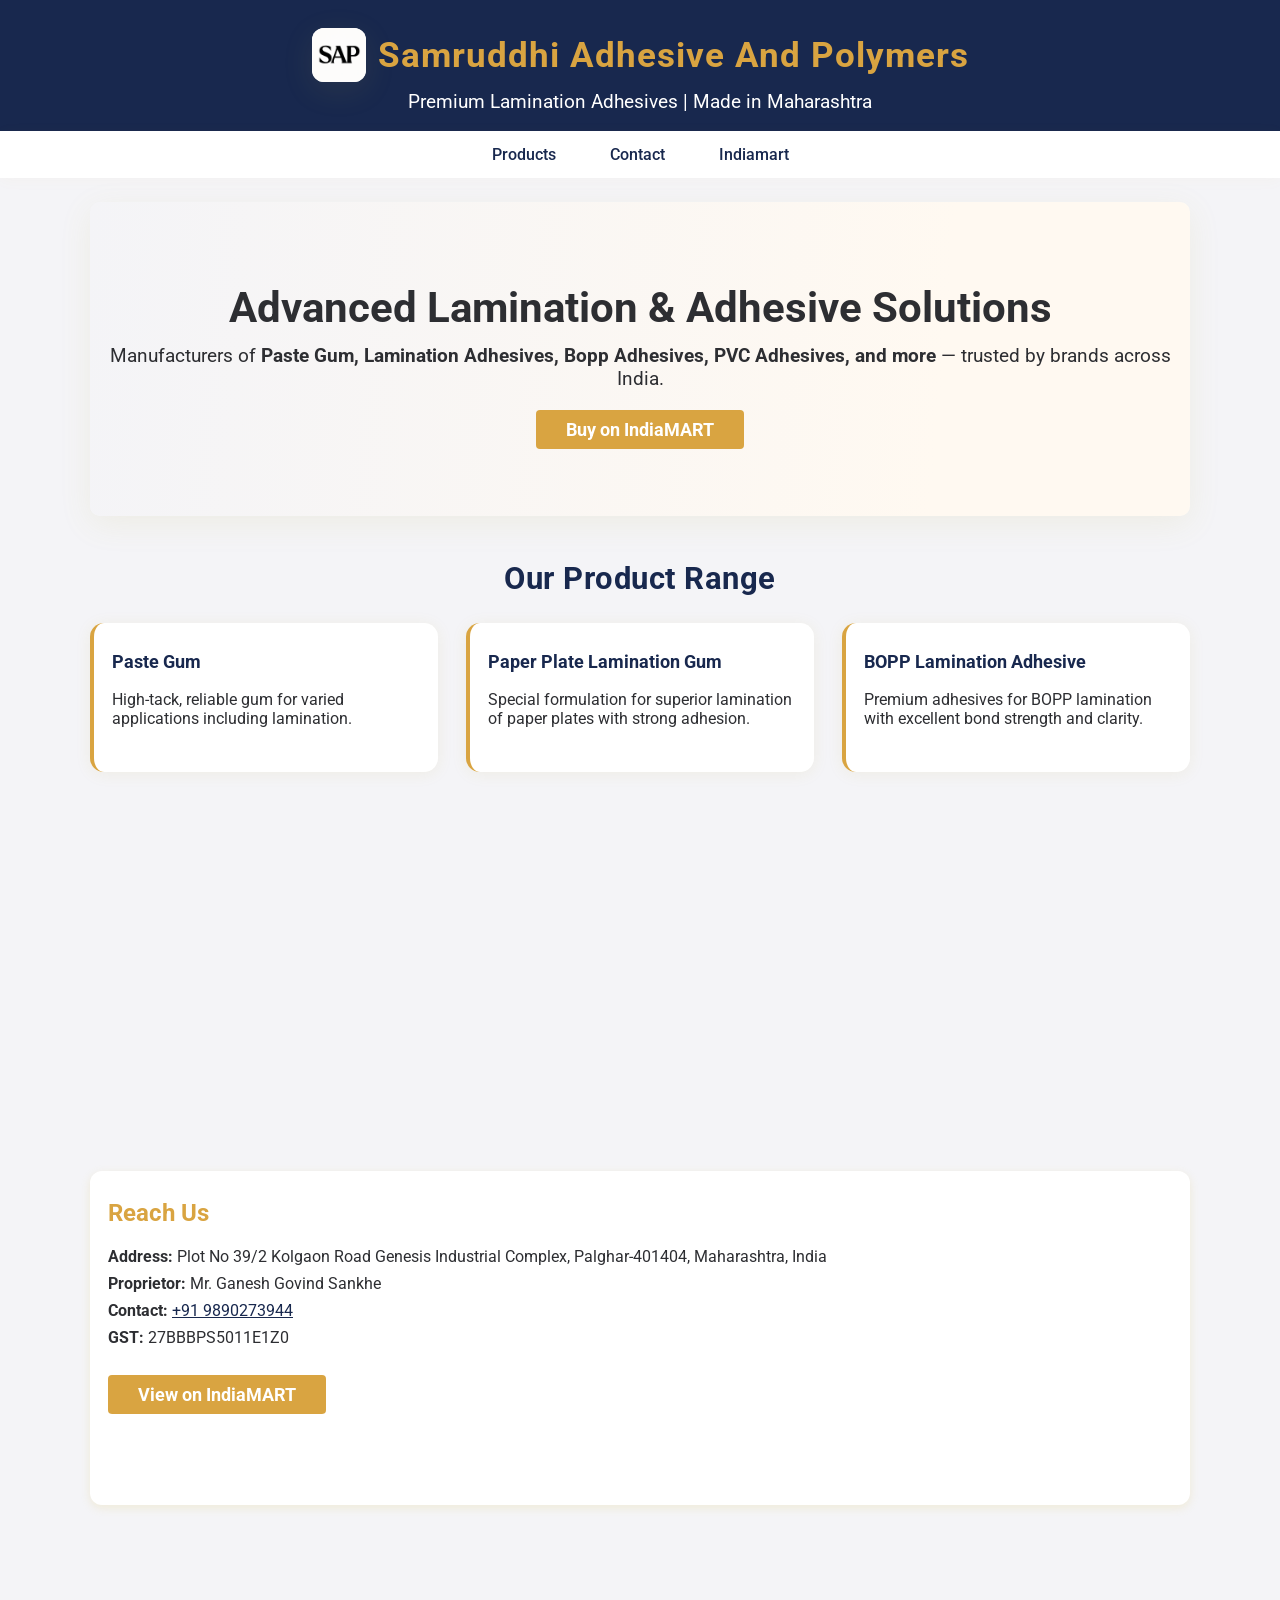
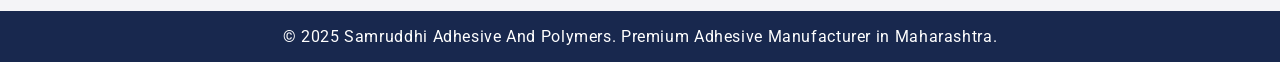
==== index.html @ 511c2061 "Update index.html" ====
<!DOCTYPE html>
<html lang="en">
<head>
  <meta charset="UTF-8" />
  <meta name="viewport" content="width=device-width, initial-scale=1.0"/>
  <title>Samruddhi Adhesive And Polymers | Premium Lamination Adhesives</title>
  <meta name="description" content="Premium manufacturers of lamination adhesives and paste gum solutions in Kolgaon, Palghar, Maharashtra.">
  <link href="https://fonts.googleapis.com/css?family=Roboto:400,700&display=swap" rel="stylesheet">
  <style>
:root{
  --primary: #18284e;
  --accent: #d9a441;
  --bg: #f4f4f7;
  --white: #fff;
  --text: #2d2e32;
  --whatsapp: #25D366;
  --shadow: 0 8px 32px #bbb0411a;
}
body{
  font-family: 'Roboto', sans-serif;
  background: var(--bg);
  margin:0; padding:0;
  color:var(--text);
}
.container{ max-width: 1100px; margin: auto; padding: 24px;}
header{
  background: var(--primary);
  color: var(--white);
  padding:28px 0 18px 0;
  text-align:center;
  position:relative;
  will-change:opacity,transform;
}
.logo-row {
  display: flex;
  align-items: center;
  justify-content: center;
  margin-bottom: 8px;
  gap: 12px;
  min-height: 54px;
}
.site-logo {
  height:54px;
  width:auto;
  border-radius:12px;
  box-shadow: var(--shadow);
  background:var(--white);
  object-fit:contain;
}
.brand{
  font-size:2.2rem;
  font-weight:700;
  letter-spacing:1px;
  color:var(--accent);
}
.tagline{
  font-size:1.18rem;
  margin-top:0; margin-bottom:0;
}
nav{
  display:flex;
  justify-content:center;
  gap:30px;
  background: var(--white);
  padding: 8px 0;
  font-weight: 500;
  box-shadow:0 2px 16px #d9a44109;
  will-change:opacity,transform;
}
nav a{color:var(--primary); text-decoration:none; padding:6px 12px; border-radius:4px; transition:background 0.2s;}
nav a:hover{background:var(--accent); color:var(--white);}
.hero{
  display: flex;
  flex-direction: column;
  align-items: center;
  justify-content: center;
  padding: 54px 0 40px 0;
  text-align: center;
  background: linear-gradient(95deg, var(--bg) 0%, #fff9f1 77%);
  border-radius: 10px;
  margin-bottom:42px;
  box-shadow:var(--shadow);
  min-height:220px;
  will-change:opacity,transform;
}
.hero h1{ font-size:2.6rem; margin:0;}
.hero p{ font-size:1.2rem; margin: 12px 0 0 0;}
.indiamart-link{
  display:inline-block;
  margin-top:20px;
  background: var(--accent);
  color: var(--white);
  padding:9px 30px;
  font-weight: bold;
  border-radius:4px;
  text-decoration: none;
  font-size: 1.13rem;
  box-shadow: 0 0 0 0 var(--accent);
  transition: background 0.15s, box-shadow 0.38s;
  border: none;
  outline: none;
  position: relative;
  z-index:1;
  overflow:hidden;
}
.indiamart-link:hover{
  background:#b88a30;
  box-shadow:0 4px 16px #d9a44157;
}
/* Animation keyframes */
.animate-on-scroll, .product-card, .whatsapp-link, footer {
  opacity:0;
  transform: translateY(80px);
  transition: opacity 1.5s cubic-bezier(.5,.12,.32,1), transform 1.5s cubic-bezier(.5,.12,.32,1);
}
.animate-on-scroll.visible, .product-card.visible, .whatsapp-link.visible, footer.visible {
  opacity:1;
  transform: translateY(0);
  pointer-events:auto;
}
/* Product cards with floating animation */
.products-section{
  margin:44px 0;
}
.products-section h2{
  color: var(--primary);
  text-align:center;
  margin-bottom:26px;
  font-size:1.95rem;
  letter-spacing: .5px;
  will-change:opacity,transform;
}
.products{
  display:grid;
  grid-template-columns: repeat(auto-fit, minmax(280px,1fr));
  gap: 28px;
  margin-bottom:18px;
}
.product-card{
  background: var(--white);
  border-radius: 14px;
  padding: 28px 18px;
  box-shadow: 0 2px 16px #bba32216;
  border-left: 4px solid var(--accent);
  transition: box-shadow 0.32s, transform 0.32s;
  will-change:opacity,transform;
  animation: none;
}
.product-card.visible {
  animation: floatCard 3.2s cubic-bezier(.72,.13,.51,.99) infinite alternate 2s;
  transition-delay: var(--delay, 0s);
}
@keyframes floatCard { 0% { transform:translateY(0);} 100% { transform:translateY(-10px);} }
.product-card h3{margin-top:0; color:var(--primary); font-size:1.14rem;}
/* Contact section... */
.contact-section{
  background: var(--white);
  border-radius:12px;
  padding:28px 18px;
  margin:32px 0;
  box-shadow:0 3px 10px #ddc25330;
  display: flex;
  flex-wrap: wrap;
  justify-content: space-between;
  gap:26px;
  align-items: flex-start;
}
.contact-details{
  flex:1;
  min-width: 280px;
}
.contact-details h2{
  color: var(--accent);
  margin-top:0;
}
.address, .gst, .proprietor, .contact-phone {margin-bottom:8px;}
/* WhatsApp button animated */
.whatsapp-link{
  display: inline-flex;
  align-items: center;
  gap:8px;
  background: var(--whatsapp);
  color: var(--white);
  padding:10px 28px;
  font-weight: bold;
  border-radius:4px;
  text-decoration: none;
  font-size:1.09rem;
  margin-top:16px;
  transition: background 0.18s, transform 0.14s;
  box-shadow: 0 2px 10px #25D36633;
  border: none;
}
.whatsapp-link.visible{
  transition-delay: .5s;
}
.whatsapp-link:hover{
  background: #169c4a;
  transform: scale(1.045);
}
.whatsapp-icon{
  width: 23px;
  height: 23px;
  display: inline-block;
  vertical-align: middle;
  flex-shrink:0;
}
@media (max-width:800px){
  .hero h1{ font-size:1.7rem;}
  .container{padding: 4vw;}
}
@media (max-width:600px){
  .contact-section{ flex-direction: column; }
  .products{ grid-template-columns: 1fr;}
}
footer{
  text-align:center;
  background:var(--primary);
  color:var(--white);
  padding:16px 8px;
  font-size: 0.98rem;
  margin-top:50px;
  letter-spacing:.04em;
}
  </style>
</head>
<body>
  <header class="animate-on-scroll">
    <div class="logo-row">
     <img class="site-logo" src="SAP.png" alt="SAP Logo"/>
    <span class="brand">Samruddhi Adhesive And Polymers</span>
    </div>
    <div class="tagline">Premium Lamination Adhesives | Made in Maharashtra</div>
  </header>
  <nav class="animate-on-scroll">
    <a href="#products">Products</a>
    <a href="#contact">Contact</a>
    <a href="https://www.indiamart.com/samruddhi-adhesive-and-polymers/" target="_blank">Indiamart</a>
  </nav>
  <div class="container">
    <section class="hero animate-on-scroll">
      <h1>Advanced Lamination & Adhesive Solutions</h1>
      <p>Manufacturers of <b>Paste Gum, Lamination Adhesives, Bopp Adhesives, PVC Adhesives, and more</b> — trusted by brands across India.</p>
      <a class="indiamart-link" href="https://www.indiamart.com/samruddhi-adhesive-and-polymers/" target="_blank">Buy on IndiaMART</a>
    </section>

    <section id="products" class="products-section animate-on-scroll">
      <h2>Our Product Range</h2>
      <div class="products">
        <div class="product-card"> <h3>Paste Gum</h3><p>High-tack, reliable gum for varied applications including lamination.</p> </div>
        <div class="product-card"> <h3>Paper Plate Lamination Gum</h3><p>Special formulation for superior lamination of paper plates with strong adhesion.</p> </div>
        <div class="product-card"> <h3>BOPP Lamination Adhesive</h3><p>Premium adhesives for BOPP lamination with excellent bond strength and clarity.</p> </div>
        <div class="product-card"> <h3>PVC Lamination Adhesive</h3><p>Expertly designed adhesive ensuring long-lasting PVC lamination.</p> </div>
        <div class="product-card"> <h3>Paper Lamination Adhesive</h3><p>Adhesive solution for high-speed paper lamination machinery.</p> </div>
        <div class="product-card"> <h3>Lamination Adhesive</h3><p>Versatile adhesives for multiple lamination purposes in packaging & manufacturing.</p> </div>
        <div class="product-card"> <h3>Film Laminating Adhesives</h3><p>Advanced film adhesives for flexible and durable lamination.</p> </div>
      </div>
    </section>

    <section id="contact" class="contact-section animate-on-scroll">
      <div class="contact-details">
        <h2>Reach Us</h2>
        <div class="address"><b>Address:</b> Plot No 39/2 Kolgaon Road Genesis Industrial Complex, Palghar-401404, Maharashtra, India</div>
        <div class="proprietor"><b>Proprietor:</b> Mr. Ganesh Govind Sankhe</div>
        <div class="contact-phone"><b>Contact:</b>
          <a href="tel:+919890273944" style="color: var(--primary); text-decoration:underline;">+91 9890273944</a>
        </div>
        <div class="gst"><b>GST:</b> 27BBBPS5011E1Z0</div>
        <a class="indiamart-link" href="https://www.indiamart.com/samruddhi-adhesive-and-polymers/" target="_blank">View on IndiaMART</a>
        <br>
        <a class="whatsapp-link" href="https://wa.me/919890273944" target="_blank">
          <span class="whatsapp-icon">
            <svg xmlns="http://www.w3.org/2000/svg" viewBox="0 0 32 32" fill="white">
              <circle cx="16" cy="16" r="16" fill="#25D366"/>
              <path d="M22.7 18.5c-.3-.2-1.8-.9-2.1-1- .3-.1-.5-.2-.7.2s-.8,1-1,1.2c-.1.1-.3.1-.5.1-1.1-.5-2-1.6-2.5-2.3-.2-.3,0-.4.2-.7.2-.2.3-.4.5-.6.2-.2.1-.4,0-.7s-.8-2 -1-2.6c-.3-.6-.5-.6-.7-.7h-.6c-.2,0-.5.1-.7.3-.7.7-1,1.5-1,2.4 0,1.4 1,2.9 2.2,4 1.2 1 2.8,1.7 4.2,1.6 .8,0 1.7-.5 2.1-1 .2-.3.2-.6,0-.8z" fill="#fff"/>
            </svg>
          </span>
          Chat on WhatsApp
        </a>
      </div>
    </section>
  </div>
  <footer class="animate-on-scroll">
    &copy; 2025 Samruddhi Adhesive And Polymers. Premium Adhesive Manufacturer in Maharashtra.
  </footer>
  <script>
    // On-scroll reveal for .animate-on-scroll & .product-card with slow staggered interval
    function revealOnScroll() {
      const revealClass = 'visible';
      const observer = new window.IntersectionObserver((entries, obs) => {
        entries.forEach(entry => {
          if(entry.isIntersecting){
            if(entry.target.classList.contains('product-card')) {
              setTimeout(()=>{
                entry.target.classList.add(revealClass);
              }, entry.target.dataset.delay || 0);
            } else {
              entry.target.classList.add(revealClass);
            }
            obs.unobserve(entry.target);
          }
        });
      }, { threshold: 0.15 } );

      // Animate header/nav/hero/etc.
      document.querySelectorAll('.animate-on-scroll').forEach(el => observer.observe(el));

      // Product cards: assign increasing data-delay for staggered effect
      document.querySelectorAll('.product-card').forEach((el, i) => {
        el.dataset.delay = 50 + i*330; // Each card waits 0.1s + 0.33s * index for slow luxury effect
        observer.observe(el);
      });

      // WhatsApp button appears a moment after contact-section
      const contactObs = new IntersectionObserver((entries, observer2)=>{
        entries.forEach(entry=>{
          if(entry.isIntersecting){
            setTimeout(()=>{
              const wa = document.querySelector('.whatsapp-link');
              if(wa) wa.classList.add('visible');
            },1500); // slower appearance after contact is visible
            observer2.disconnect();
          }
        });
      }, {threshold:0.2});
      if(document.querySelector('.contact-section'))
        contactObs.observe(document.querySelector('.contact-section'));
    }
    window.addEventListener('DOMContentLoaded', revealOnScroll);
  </script>
</body>
</html>
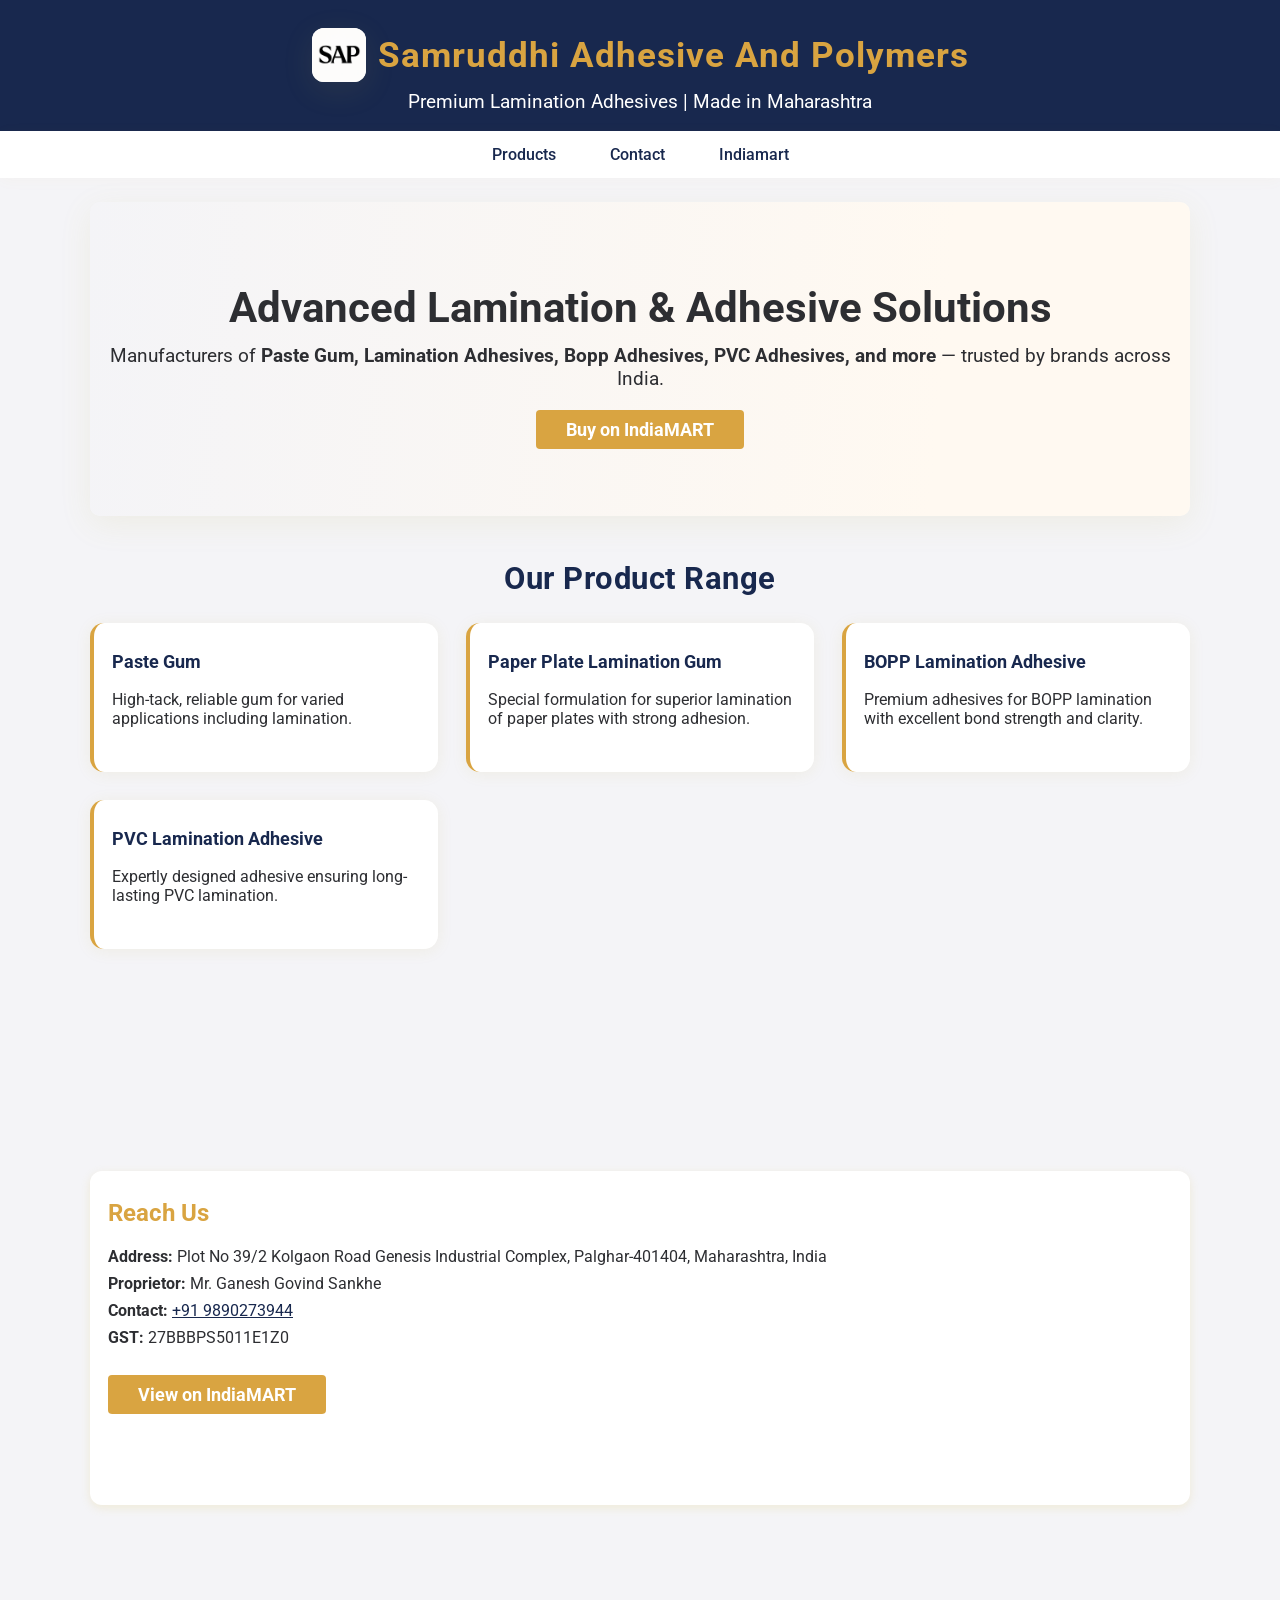
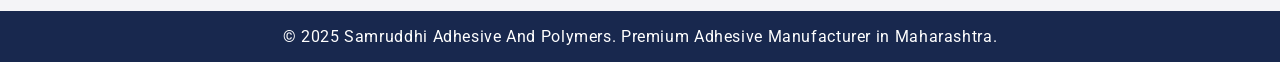
==== commit 9d28202e: "Update index.html" ====
--- a/index.html
+++ b/index.html
@@ -307,7 +307,7 @@
 
       // Product cards: assign increasing data-delay for staggered effect
       document.querySelectorAll('.product-card').forEach((el, i) => {
-        el.dataset.delay = 50 + i*330; // Each card waits 0.1s + 0.33s * index for slow luxury effect
+        el.dataset.delay = 50 + i*100; // Each card waits 0.1s + 0.1s * index for slow luxury effect
         observer.observe(el);
       });
 
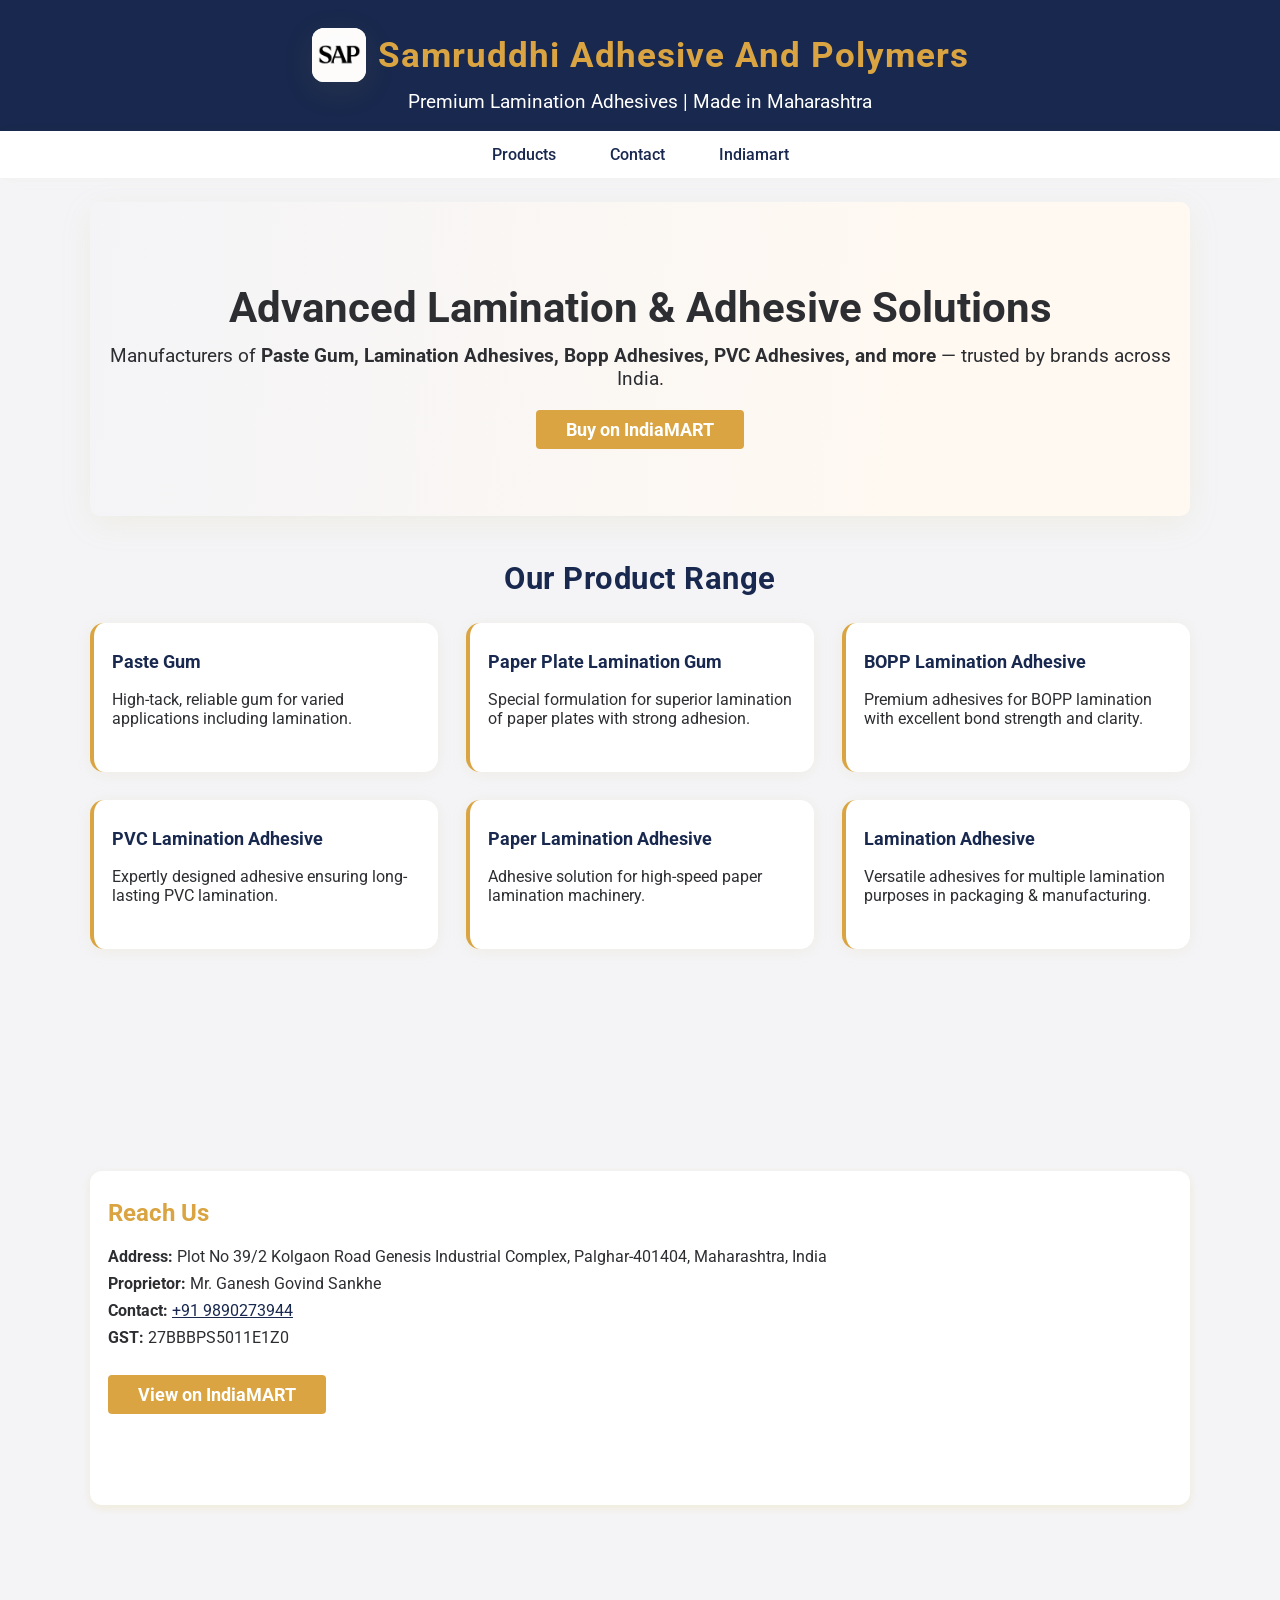
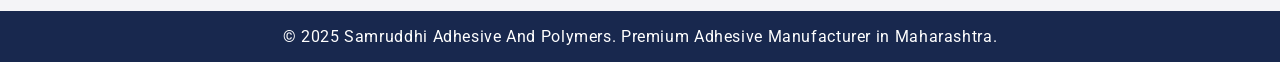
==== commit e86da8ff: "Update index.html" ====
--- a/index.html
+++ b/index.html
@@ -23,6 +23,17 @@
   color:var(--text);
 }
 .container{ max-width: 1100px; margin: auto; padding: 24px;}
+.header-anim {
+  opacity:0;
+  transform: translateY(80px);
+  transition: opacity 1.2s cubic-bezier(.5,.12,.32,1), transform 1.2s cubic-bezier(.5,.12,.32,1);
+  will-change:opacity,transform;
+}
+.header-anim.visible {
+  opacity:1;
+  transform:translateY(0);
+  pointer-events:auto;
+}
 header{
   background: var(--primary);
   color: var(--white);
@@ -118,6 +129,16 @@
   transform: translateY(0);
   pointer-events:auto;
 }
+/* Product Range header animated on load only (no scroll) */
+.productrange-title {
+  opacity: 0;
+  transform: translateY(40px);
+  transition: opacity 1.1s cubic-bezier(.5,.12,.32,1), transform 1.1s cubic-bezier(.5,.12,.32,1);
+}
+.productrange-title.visible {
+  opacity: 1;
+  transform: translateY(0);
+}
 /* Product cards with floating animation */
 .products-section{
   margin:44px 0;
@@ -128,7 +149,6 @@
   margin-bottom:26px;
   font-size:1.95rem;
   letter-spacing: .5px;
-  will-change:opacity,transform;
 }
 .products{
   display:grid;
@@ -225,7 +245,7 @@
   </style>
 </head>
 <body>
-  <header class="animate-on-scroll">
+  <header class="header-anim">
     <div class="logo-row">
      <img class="site-logo" src="SAP.png" alt="SAP Logo"/>
     <span class="brand">Samruddhi Adhesive And Polymers</span>
@@ -243,9 +263,8 @@
       <p>Manufacturers of <b>Paste Gum, Lamination Adhesives, Bopp Adhesives, PVC Adhesives, and more</b> — trusted by brands across India.</p>
       <a class="indiamart-link" href="https://www.indiamart.com/samruddhi-adhesive-and-polymers/" target="_blank">Buy on IndiaMART</a>
     </section>
-
-    <section id="products" class="products-section animate-on-scroll">
-      <h2>Our Product Range</h2>
+    <section id="products" class="products-section">
+      <h2 class="productrange-title">Our Product Range</h2>
       <div class="products">
         <div class="product-card"> <h3>Paste Gum</h3><p>High-tack, reliable gum for varied applications including lamination.</p> </div>
         <div class="product-card"> <h3>Paper Plate Lamination Gum</h3><p>Special formulation for superior lamination of paper plates with strong adhesion.</p> </div>
@@ -256,7 +275,6 @@
         <div class="product-card"> <h3>Film Laminating Adhesives</h3><p>Advanced film adhesives for flexible and durable lamination.</p> </div>
       </div>
     </section>
-
     <section id="contact" class="contact-section animate-on-scroll">
       <div class="contact-details">
         <h2>Reach Us</h2>
@@ -284,6 +302,17 @@
     &copy; 2025 Samruddhi Adhesive And Polymers. Premium Adhesive Manufacturer in Maharashtra.
   </footer>
   <script>
+    // Animate header and "Our Product Range" heading on page load only
+    window.addEventListener('DOMContentLoaded', function() {
+      setTimeout(function() {
+        var header = document.querySelector('.header-anim');
+        if(header) header.classList.add('visible');
+      }, 200); // header animate in
+      setTimeout(function() {
+        var title = document.querySelector('.productrange-title');
+        if(title) title.classList.add('visible');
+      }, 900); // delay matches one-section-after-hero
+    });
     // On-scroll reveal for .animate-on-scroll & .product-card with slow staggered interval
     function revealOnScroll() {
       const revealClass = 'visible';
@@ -301,16 +330,13 @@
           }
         });
       }, { threshold: 0.15 } );
-
-      // Animate header/nav/hero/etc.
+      // Animate nav/hero/etc.
       document.querySelectorAll('.animate-on-scroll').forEach(el => observer.observe(el));
-
       // Product cards: assign increasing data-delay for staggered effect
       document.querySelectorAll('.product-card').forEach((el, i) => {
-        el.dataset.delay = 50 + i*100; // Each card waits 0.1s + 0.1s * index for slow luxury effect
+        el.dataset.delay = 50 + i*100;
         observer.observe(el);
       });
-
       // WhatsApp button appears a moment after contact-section
       const contactObs = new IntersectionObserver((entries, observer2)=>{
         entries.forEach(entry=>{
@@ -318,7 +344,7 @@
             setTimeout(()=>{
               const wa = document.querySelector('.whatsapp-link');
               if(wa) wa.classList.add('visible');
-            },1500); // slower appearance after contact is visible
+            },1500);
             observer2.disconnect();
           }
         });
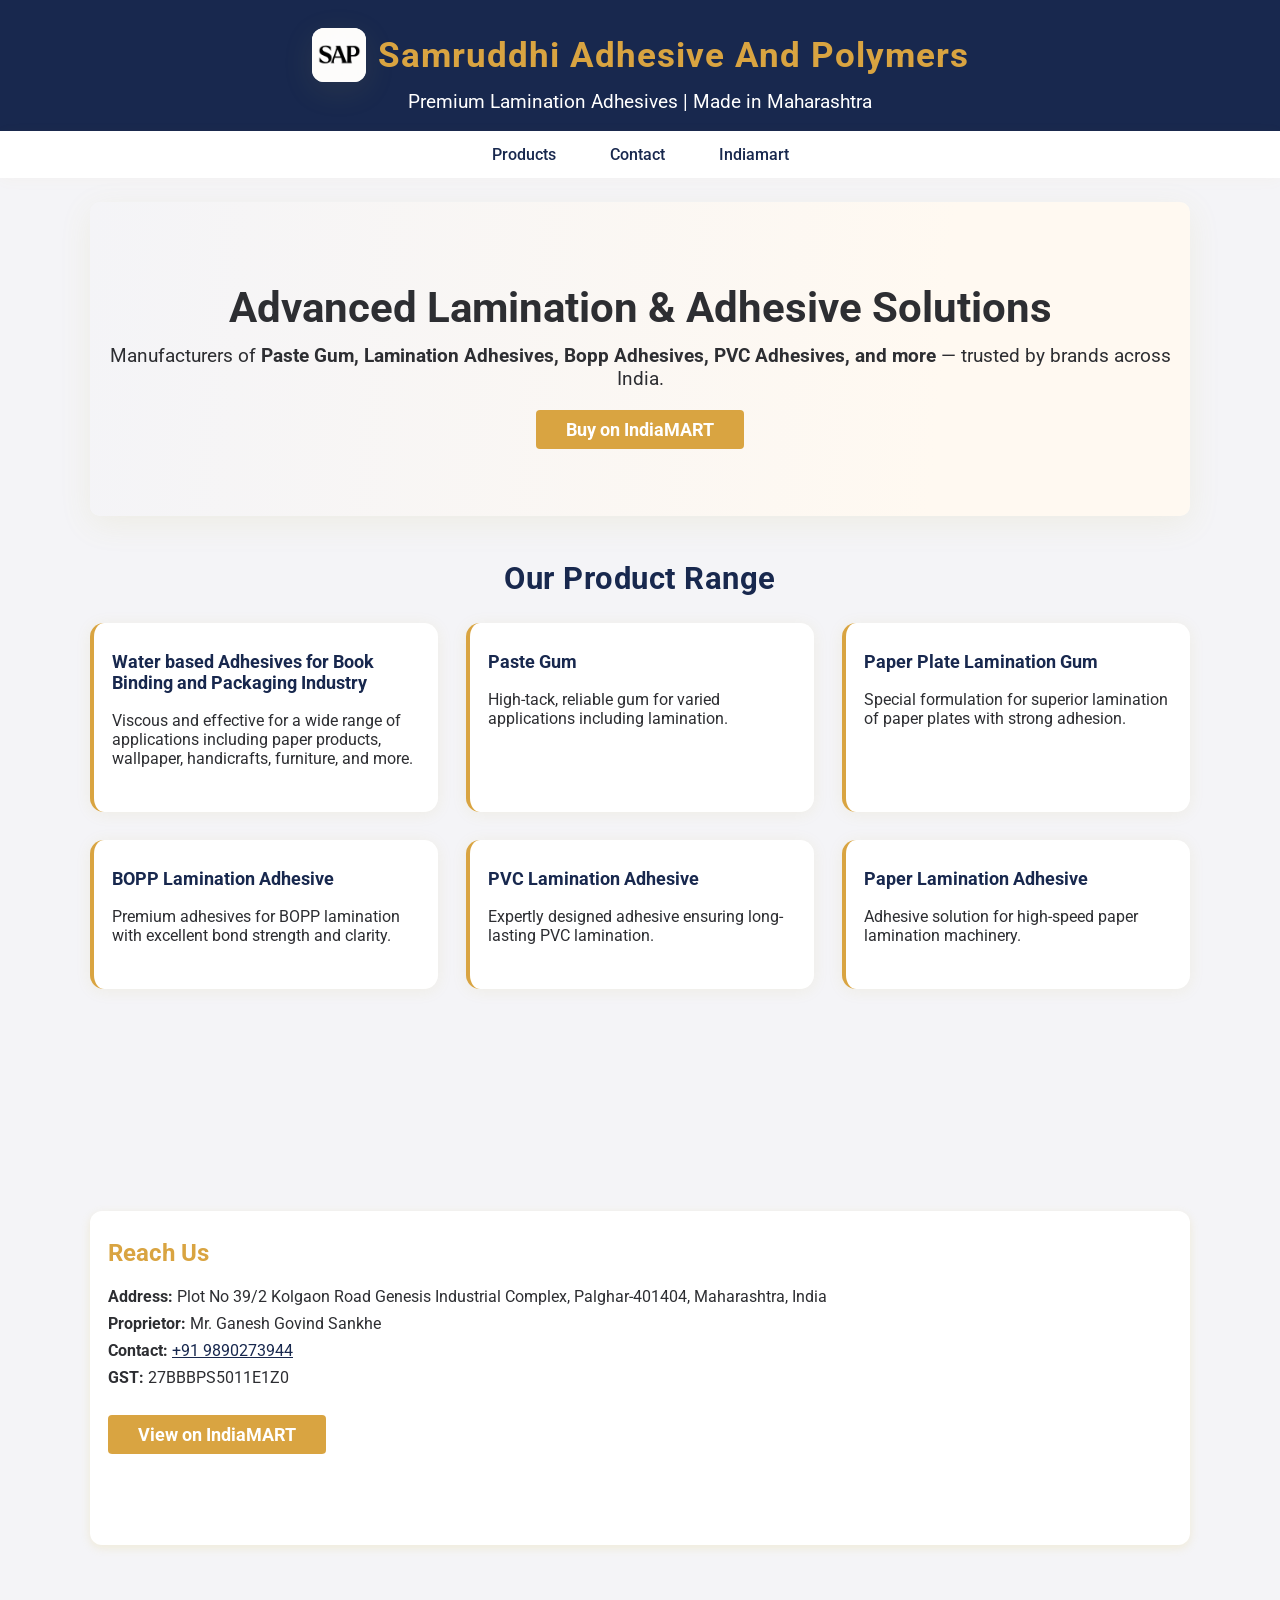
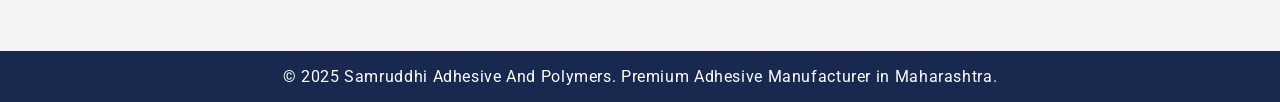
==== commit 86881671: "Update index.html to add new product" ====
--- a/index.html
+++ b/index.html
@@ -266,6 +266,10 @@
     <section id="products" class="products-section">
       <h2 class="productrange-title">Our Product Range</h2>
       <div class="products">
+        <div class="product-card">
+      <h3>Water based Adhesives for Book Binding and Packaging Industry</h3>
+      <p>Viscous and effective for a wide range of applications including paper products, wallpaper, handicrafts, furniture, and more.</p>
+    </div>
         <div class="product-card"> <h3>Paste Gum</h3><p>High-tack, reliable gum for varied applications including lamination.</p> </div>
         <div class="product-card"> <h3>Paper Plate Lamination Gum</h3><p>Special formulation for superior lamination of paper plates with strong adhesion.</p> </div>
         <div class="product-card"> <h3>BOPP Lamination Adhesive</h3><p>Premium adhesives for BOPP lamination with excellent bond strength and clarity.</p> </div>
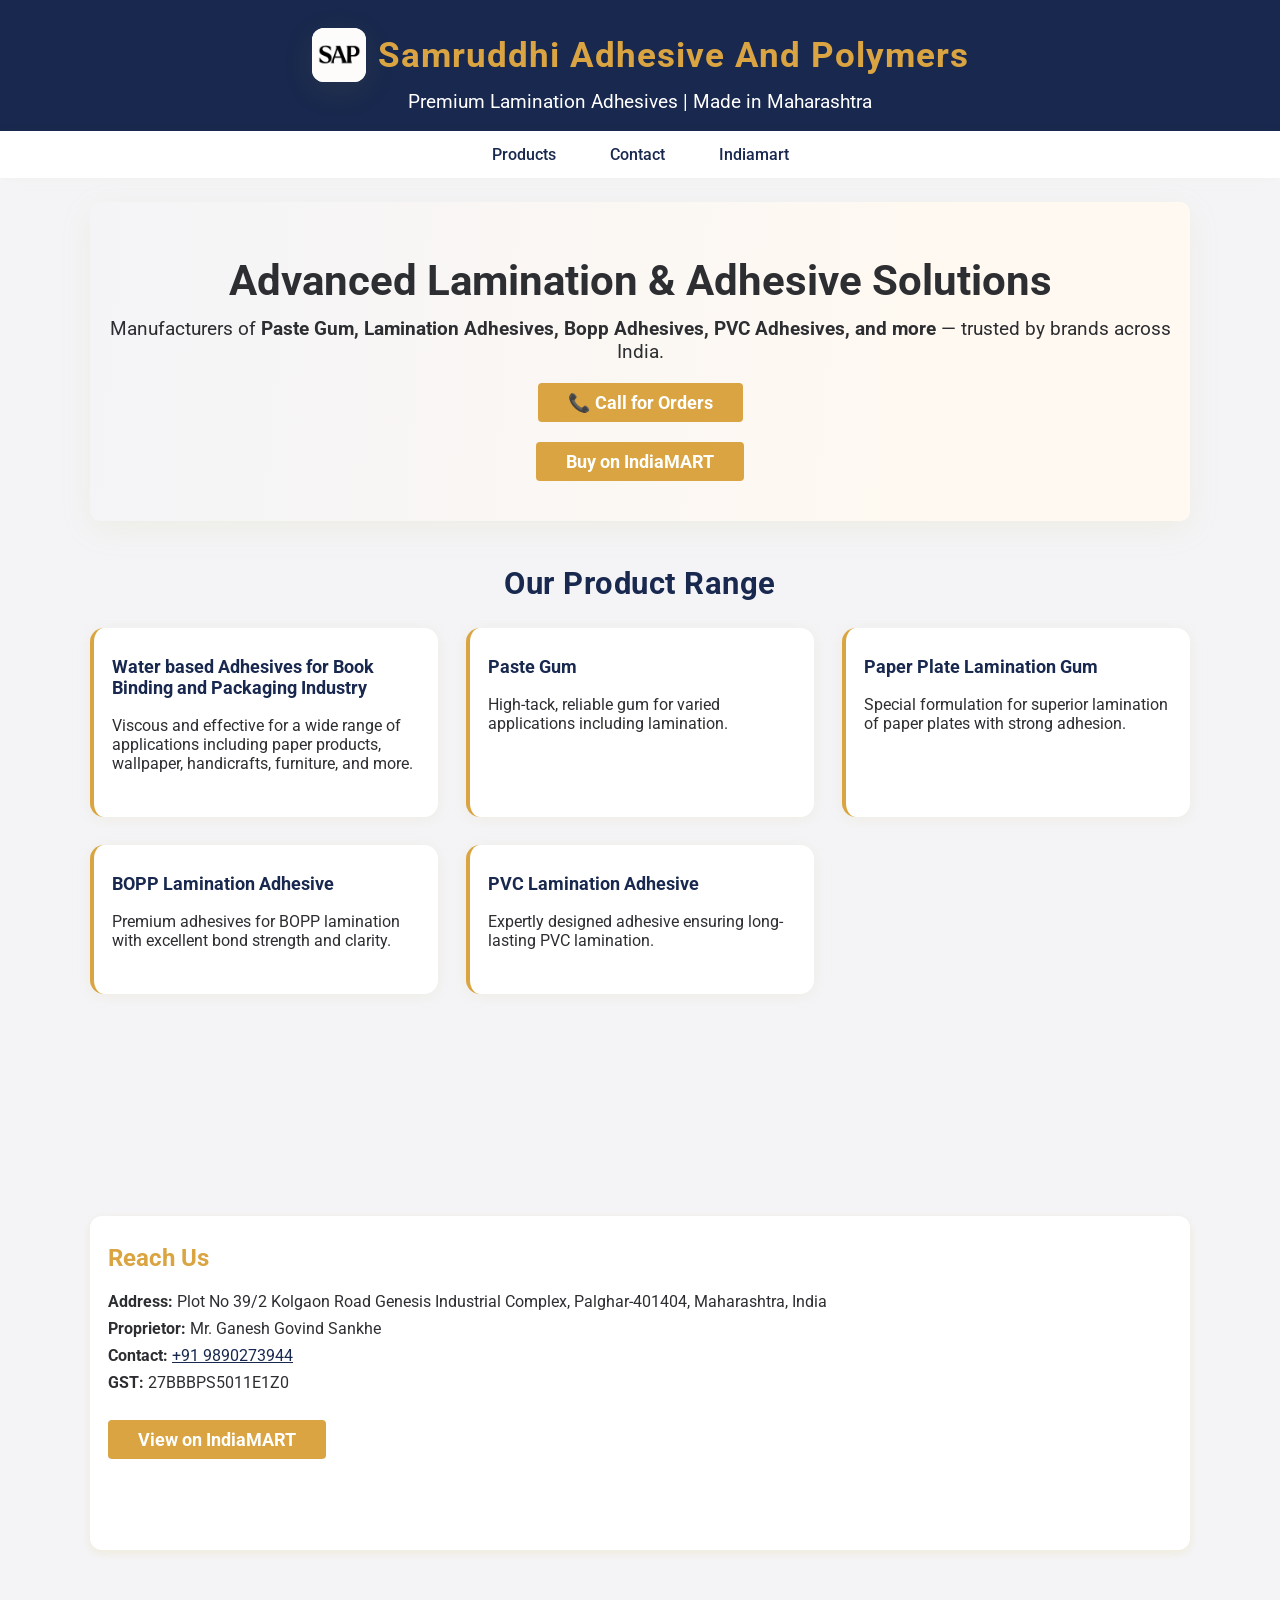
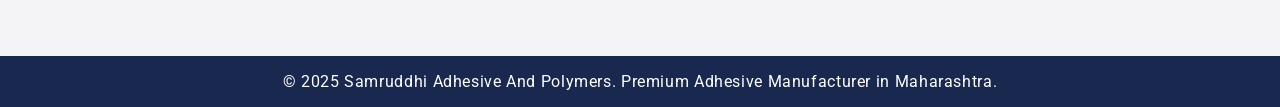
==== commit acd5764f: "Update index.html" ====
--- a/index.html
+++ b/index.html
@@ -261,6 +261,9 @@
     <section class="hero animate-on-scroll">
       <h1>Advanced Lamination & Adhesive Solutions</h1>
       <p>Manufacturers of <b>Paste Gum, Lamination Adhesives, Bopp Adhesives, PVC Adhesives, and more</b> — trusted by brands across India.</p>
+       <a class="indiamart-link" href="tel:+919890273944">
+    📞 Call for Orders
+      </a>
       <a class="indiamart-link" href="https://www.indiamart.com/samruddhi-adhesive-and-polymers/" target="_blank">Buy on IndiaMART</a>
     </section>
     <section id="products" class="products-section">
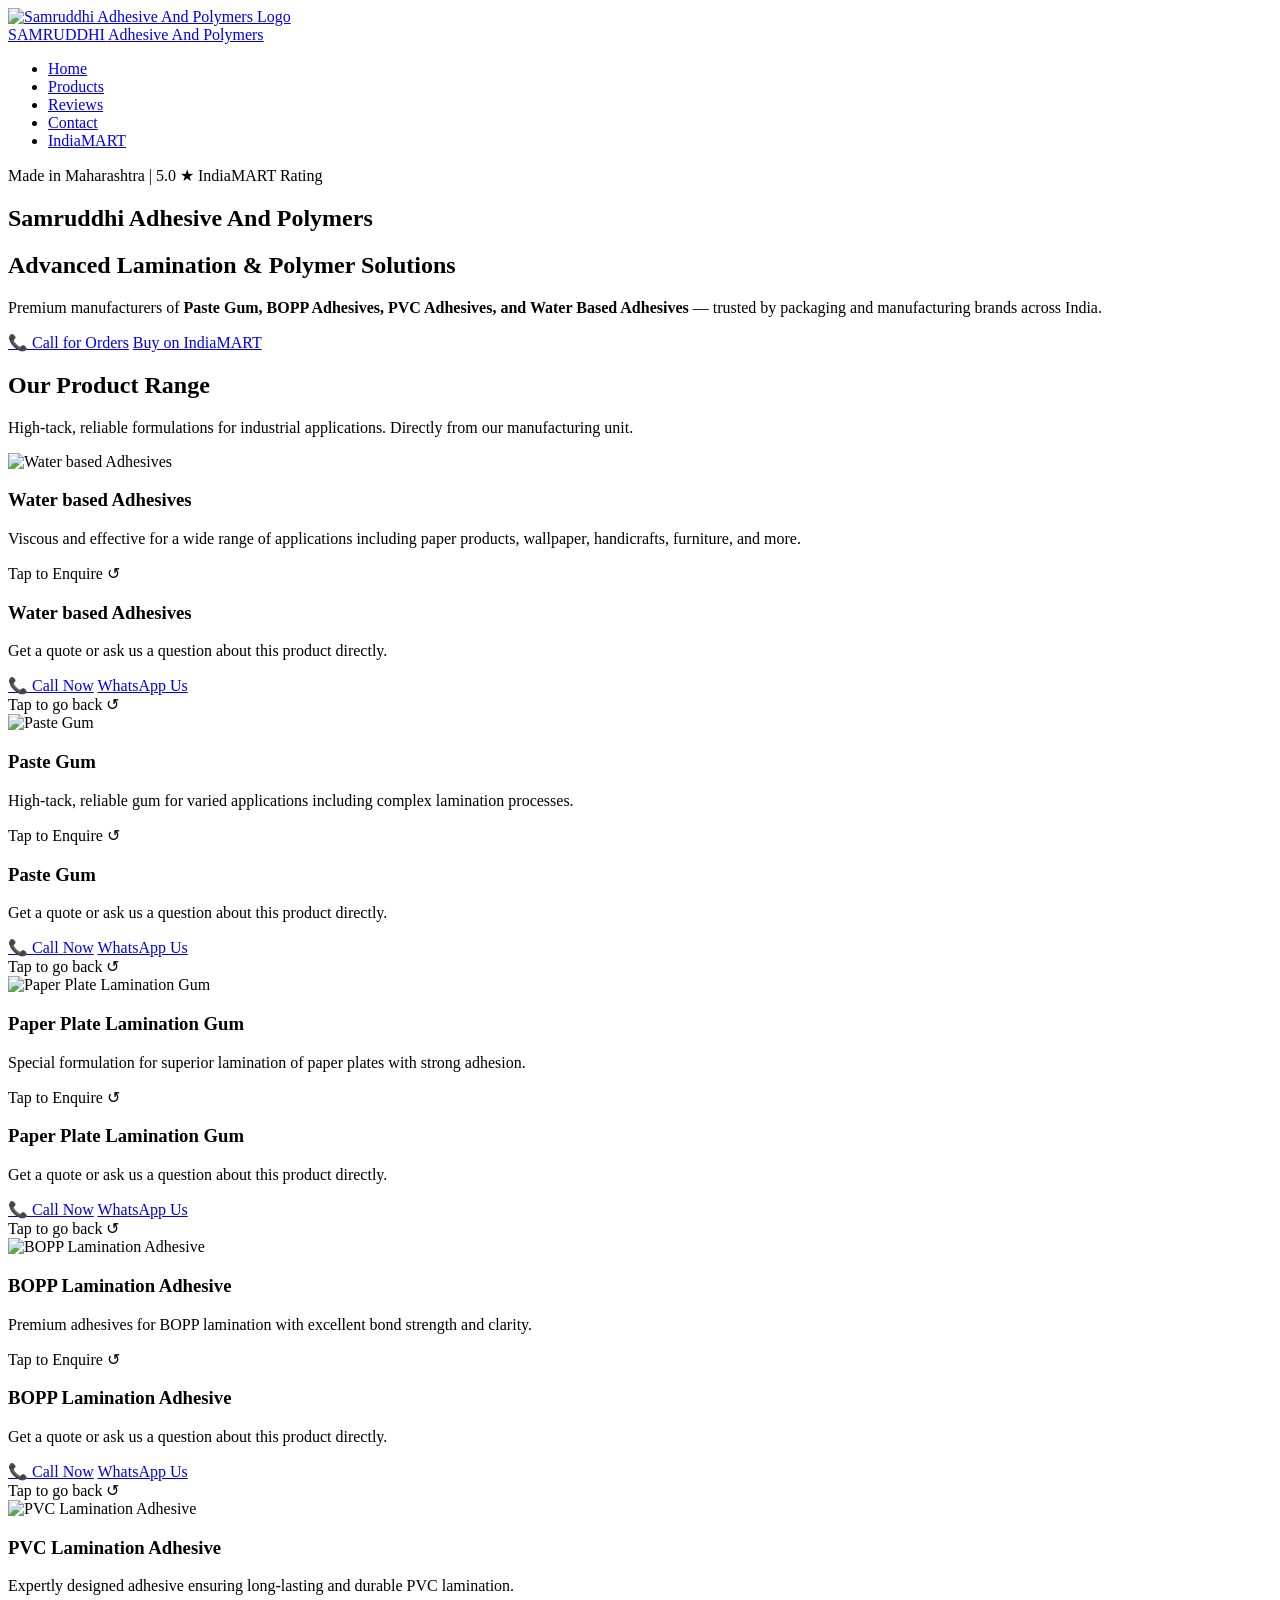
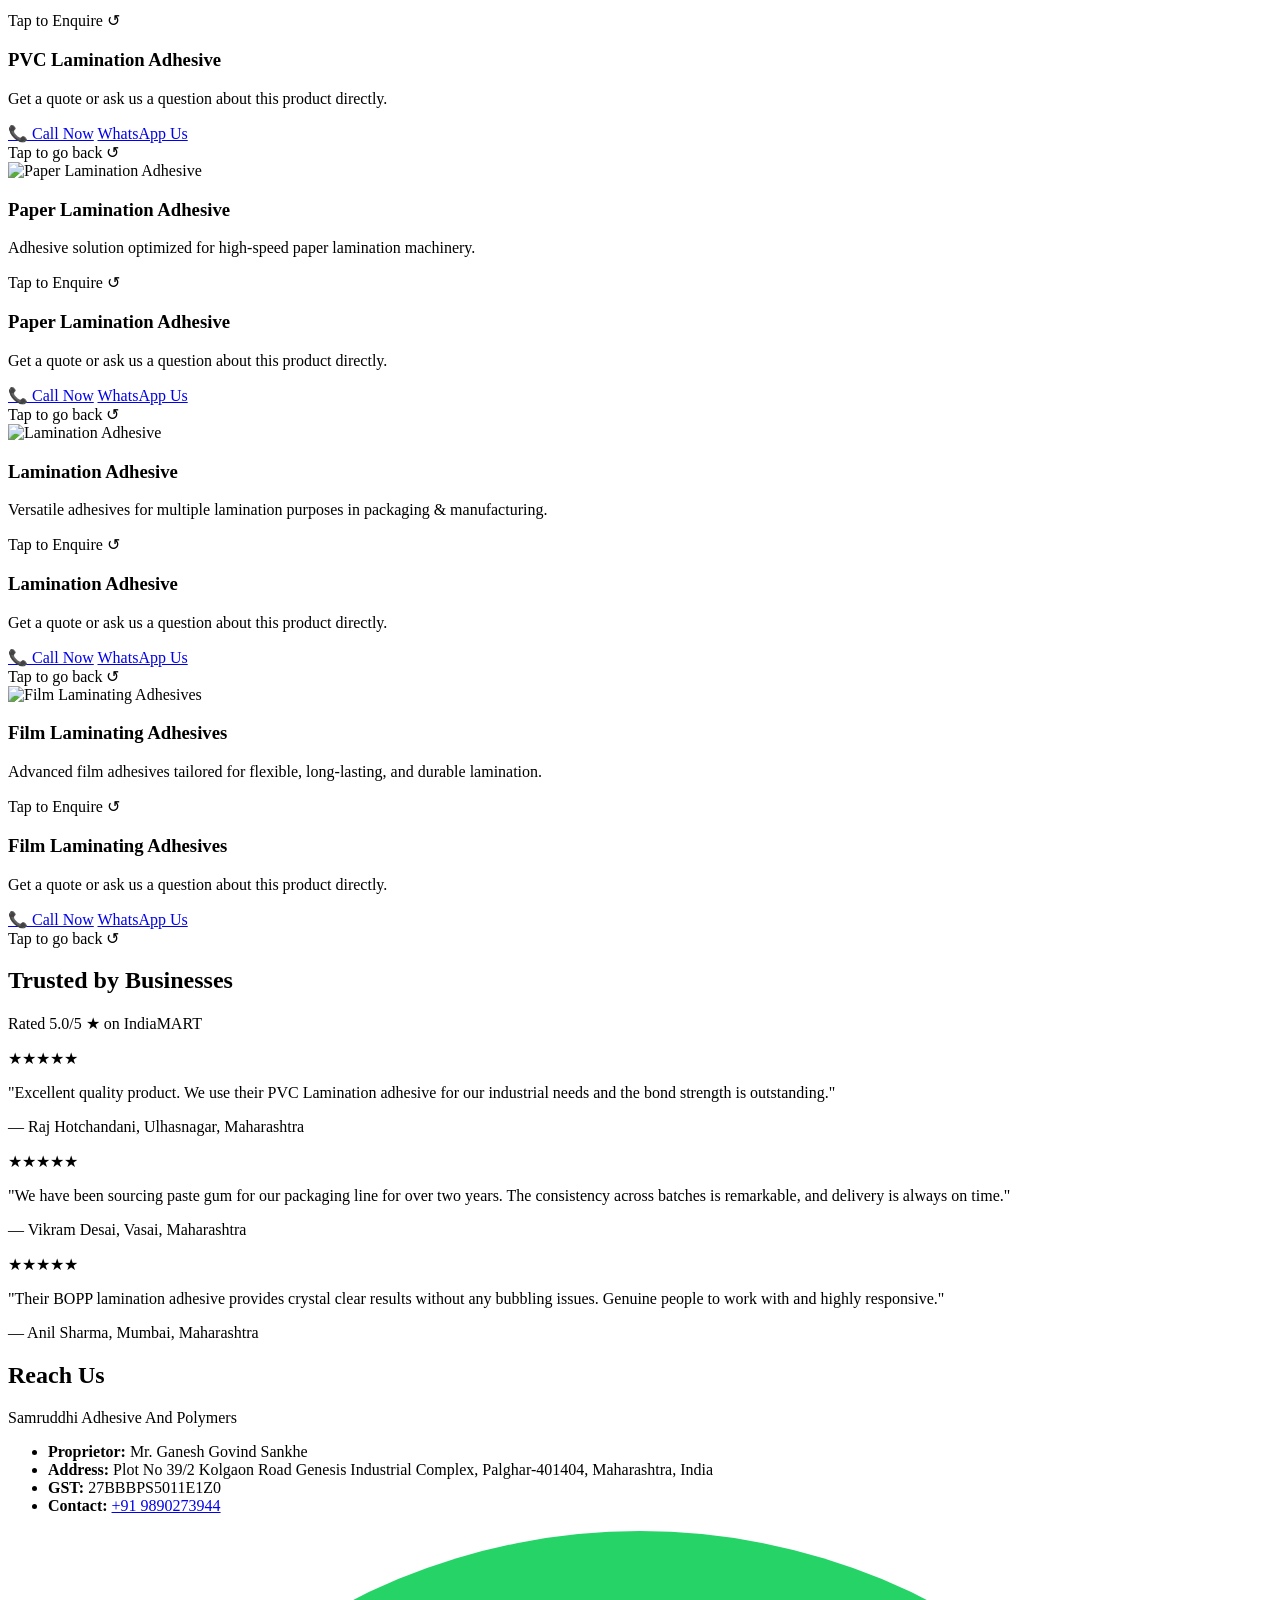
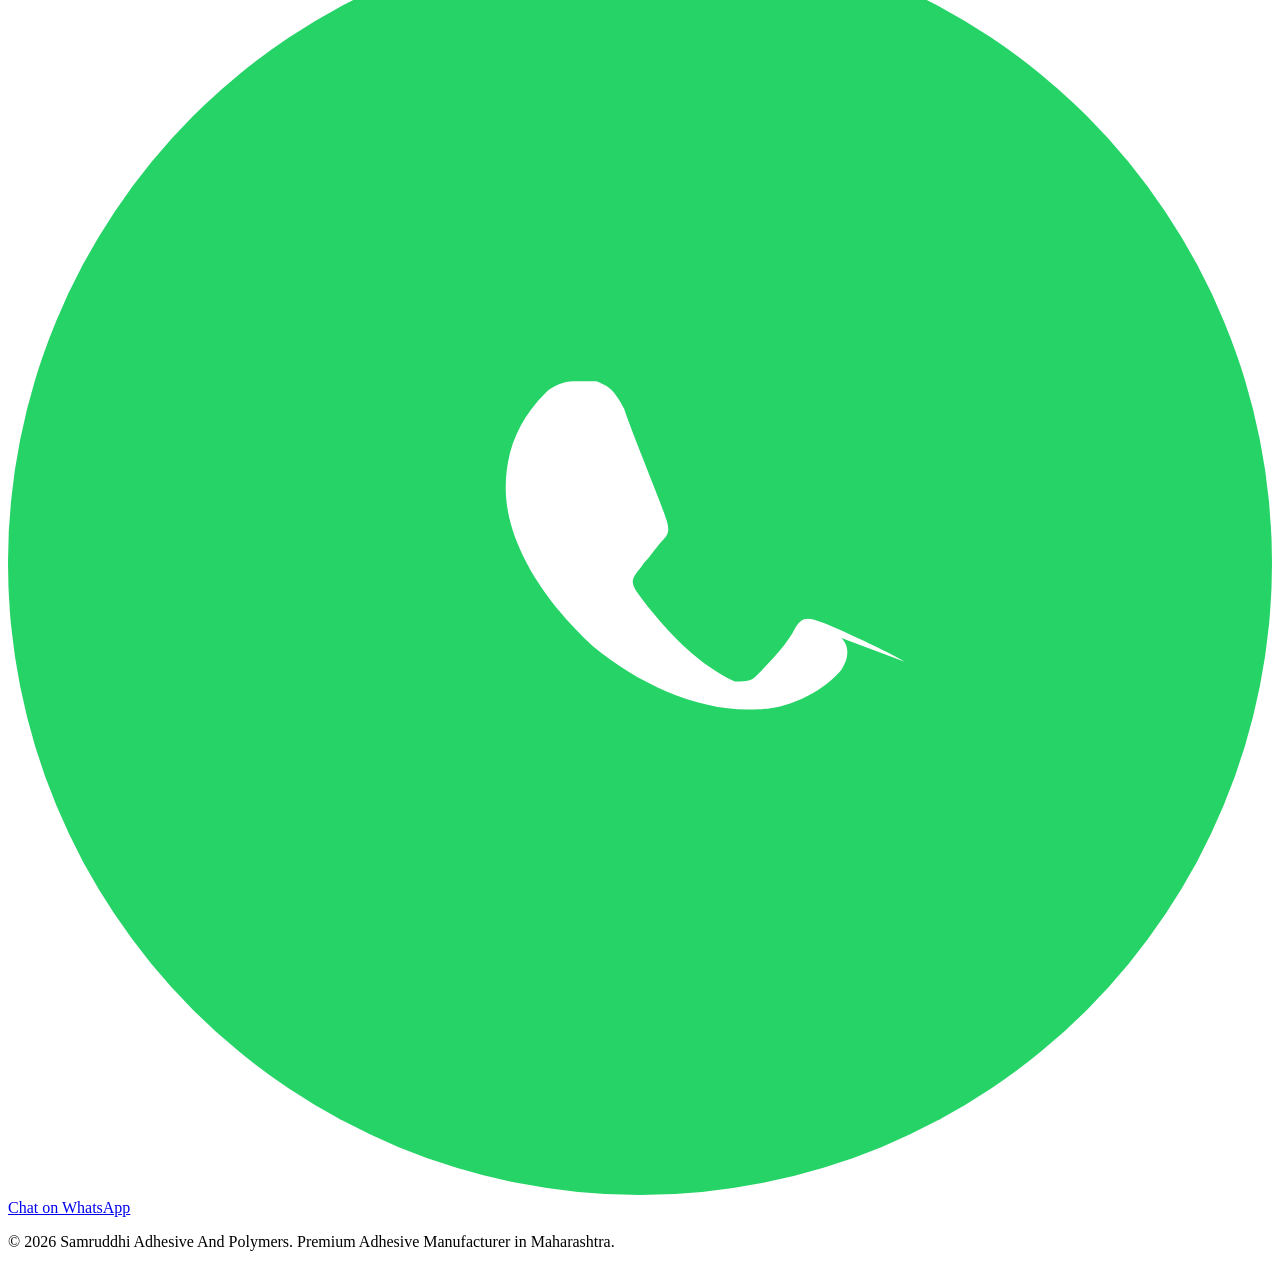
==== commit 6bfc6d3f: "Refactor index.html structure and update content Updated the meta description and linked styles and " ====
--- a/index.html
+++ b/index.html
@@ -4,362 +4,293 @@
   <meta charset="UTF-8" />
   <meta name="viewport" content="width=device-width, initial-scale=1.0"/>
   <title>Samruddhi Adhesive And Polymers | Premium Lamination Adhesives</title>
-  <meta name="description" content="Premium manufacturers of lamination adhesives and paste gum solutions in Kolgaon, Palghar, Maharashtra.">
-  <link href="https://fonts.googleapis.com/css?family=Roboto:400,700&display=swap" rel="stylesheet">
-  <style>
-:root{
-  --primary: #18284e;
-  --accent: #d9a441;
-  --bg: #f4f4f7;
-  --white: #fff;
-  --text: #2d2e32;
-  --whatsapp: #25D366;
-  --shadow: 0 8px 32px #bbb0411a;
-}
-body{
-  font-family: 'Roboto', sans-serif;
-  background: var(--bg);
-  margin:0; padding:0;
-  color:var(--text);
-}
-.container{ max-width: 1100px; margin: auto; padding: 24px;}
-.header-anim {
-  opacity:0;
-  transform: translateY(80px);
-  transition: opacity 1.2s cubic-bezier(.5,.12,.32,1), transform 1.2s cubic-bezier(.5,.12,.32,1);
-  will-change:opacity,transform;
-}
-.header-anim.visible {
-  opacity:1;
-  transform:translateY(0);
-  pointer-events:auto;
-}
-header{
-  background: var(--primary);
-  color: var(--white);
-  padding:28px 0 18px 0;
-  text-align:center;
-  position:relative;
-  will-change:opacity,transform;
-}
-.logo-row {
-  display: flex;
-  align-items: center;
-  justify-content: center;
-  margin-bottom: 8px;
-  gap: 12px;
-  min-height: 54px;
-}
-.site-logo {
-  height:54px;
-  width:auto;
-  border-radius:12px;
-  box-shadow: var(--shadow);
-  background:var(--white);
-  object-fit:contain;
-}
-.brand{
-  font-size:2.2rem;
-  font-weight:700;
-  letter-spacing:1px;
-  color:var(--accent);
-}
-.tagline{
-  font-size:1.18rem;
-  margin-top:0; margin-bottom:0;
-}
-nav{
-  display:flex;
-  justify-content:center;
-  gap:30px;
-  background: var(--white);
-  padding: 8px 0;
-  font-weight: 500;
-  box-shadow:0 2px 16px #d9a44109;
-  will-change:opacity,transform;
-}
-nav a{color:var(--primary); text-decoration:none; padding:6px 12px; border-radius:4px; transition:background 0.2s;}
-nav a:hover{background:var(--accent); color:var(--white);}
-.hero{
-  display: flex;
-  flex-direction: column;
-  align-items: center;
-  justify-content: center;
-  padding: 54px 0 40px 0;
-  text-align: center;
-  background: linear-gradient(95deg, var(--bg) 0%, #fff9f1 77%);
-  border-radius: 10px;
-  margin-bottom:42px;
-  box-shadow:var(--shadow);
-  min-height:220px;
-  will-change:opacity,transform;
-}
-.hero h1{ font-size:2.6rem; margin:0;}
-.hero p{ font-size:1.2rem; margin: 12px 0 0 0;}
-.indiamart-link{
-  display:inline-block;
-  margin-top:20px;
-  background: var(--accent);
-  color: var(--white);
-  padding:9px 30px;
-  font-weight: bold;
-  border-radius:4px;
-  text-decoration: none;
-  font-size: 1.13rem;
-  box-shadow: 0 0 0 0 var(--accent);
-  transition: background 0.15s, box-shadow 0.38s;
-  border: none;
-  outline: none;
-  position: relative;
-  z-index:1;
-  overflow:hidden;
-}
-.indiamart-link:hover{
-  background:#b88a30;
-  box-shadow:0 4px 16px #d9a44157;
-}
-/* Animation keyframes */
-.animate-on-scroll, .product-card, .whatsapp-link, footer {
-  opacity:0;
-  transform: translateY(80px);
-  transition: opacity 1.5s cubic-bezier(.5,.12,.32,1), transform 1.5s cubic-bezier(.5,.12,.32,1);
-}
-.animate-on-scroll.visible, .product-card.visible, .whatsapp-link.visible, footer.visible {
-  opacity:1;
-  transform: translateY(0);
-  pointer-events:auto;
-}
-/* Product Range header animated on load only (no scroll) */
-.productrange-title {
-  opacity: 0;
-  transform: translateY(40px);
-  transition: opacity 1.1s cubic-bezier(.5,.12,.32,1), transform 1.1s cubic-bezier(.5,.12,.32,1);
-}
-.productrange-title.visible {
-  opacity: 1;
-  transform: translateY(0);
-}
-/* Product cards with floating animation */
-.products-section{
-  margin:44px 0;
-}
-.products-section h2{
-  color: var(--primary);
-  text-align:center;
-  margin-bottom:26px;
-  font-size:1.95rem;
-  letter-spacing: .5px;
-}
-.products{
-  display:grid;
-  grid-template-columns: repeat(auto-fit, minmax(280px,1fr));
-  gap: 28px;
-  margin-bottom:18px;
-}
-.product-card{
-  background: var(--white);
-  border-radius: 14px;
-  padding: 28px 18px;
-  box-shadow: 0 2px 16px #bba32216;
-  border-left: 4px solid var(--accent);
-  transition: box-shadow 0.32s, transform 0.32s;
-  will-change:opacity,transform;
-  animation: none;
-}
-.product-card.visible {
-  animation: floatCard 3.2s cubic-bezier(.72,.13,.51,.99) infinite alternate 2s;
-  transition-delay: var(--delay, 0s);
-}
-@keyframes floatCard { 0% { transform:translateY(0);} 100% { transform:translateY(-10px);} }
-.product-card h3{margin-top:0; color:var(--primary); font-size:1.14rem;}
-/* Contact section... */
-.contact-section{
-  background: var(--white);
-  border-radius:12px;
-  padding:28px 18px;
-  margin:32px 0;
-  box-shadow:0 3px 10px #ddc25330;
-  display: flex;
-  flex-wrap: wrap;
-  justify-content: space-between;
-  gap:26px;
-  align-items: flex-start;
-}
-.contact-details{
-  flex:1;
-  min-width: 280px;
-}
-.contact-details h2{
-  color: var(--accent);
-  margin-top:0;
-}
-.address, .gst, .proprietor, .contact-phone {margin-bottom:8px;}
-/* WhatsApp button animated */
-.whatsapp-link{
-  display: inline-flex;
-  align-items: center;
-  gap:8px;
-  background: var(--whatsapp);
-  color: var(--white);
-  padding:10px 28px;
-  font-weight: bold;
-  border-radius:4px;
-  text-decoration: none;
-  font-size:1.09rem;
-  margin-top:16px;
-  transition: background 0.18s, transform 0.14s;
-  box-shadow: 0 2px 10px #25D36633;
-  border: none;
-}
-.whatsapp-link.visible{
-  transition-delay: .5s;
-}
-.whatsapp-link:hover{
-  background: #169c4a;
-  transform: scale(1.045);
-}
-.whatsapp-icon{
-  width: 23px;
-  height: 23px;
-  display: inline-block;
-  vertical-align: middle;
-  flex-shrink:0;
-}
-@media (max-width:800px){
-  .hero h1{ font-size:1.7rem;}
-  .container{padding: 4vw;}
-}
-@media (max-width:600px){
-  .contact-section{ flex-direction: column; }
-  .products{ grid-template-columns: 1fr;}
-}
-footer{
-  text-align:center;
-  background:var(--primary);
-  color:var(--white);
-  padding:16px 8px;
-  font-size: 0.98rem;
-  margin-top:50px;
-  letter-spacing:.04em;
-}
-  </style>
+  <meta name="description" content="Premium manufacturers of lamination adhesives, paste gum, and polymer solutions in Kolgaon, Palghar, Maharashtra.">
+  
+  <link rel="preconnect" href="https://fonts.googleapis.com">
+  <link rel="preconnect" href="https://fonts.gstatic.com" crossorigin>
+  <link href="https://fonts.googleapis.com/css2?family=Inter:wght@300;400;600;800&display=swap" rel="stylesheet">
+  
+  <link rel="stylesheet" href="css/styles.css">
+  <script src="js/main.js" defer></script>
 </head>
 <body>
-  <header class="header-anim">
-    <div class="logo-row">
-     <img class="site-logo" src="SAP.png" alt="SAP Logo"/>
-    <span class="brand">Samruddhi Adhesive And Polymers</span>
+
+  <nav id="navbar">
+    <div class="nav-container">
+      <div class="nav-logo">
+        <a href="#hero" class="brand-link">
+          <img src="assets/SAP.png" alt="Samruddhi Adhesive And Polymers Logo" class="site-logo"/>
+          <div class="brand-text-wrapper">
+            <span class="brand-text-main">SAMRUDDHI</span>
+            <span class="brand-text-sub">Adhesive And Polymers</span>
+          </div>
+        </a>
+      </div>
+      <ul class="nav-links">
+        <li><a href="#hero">Home</a></li>
+        <li><a href="#products">Products</a></li>
+        <li><a href="#reviews">Reviews</a></li>
+        <li><a href="#contact">Contact</a></li>
+        <li><a href="https://www.indiamart.com/samruddhi-adhesive-and-polymers/" target="_blank" class="btn-outline">IndiaMART</a></li>
+      </ul>
     </div>
-    <div class="tagline">Premium Lamination Adhesives | Made in Maharashtra</div>
-  </header>
-  <nav class="animate-on-scroll">
-    <a href="#products">Products</a>
-    <a href="#contact">Contact</a>
-    <a href="https://www.indiamart.com/samruddhi-adhesive-and-polymers/" target="_blank">Indiamart</a>
   </nav>
-  <div class="container">
-    <section class="hero animate-on-scroll">
-      <h1>Advanced Lamination & Adhesive Solutions</h1>
-      <p>Manufacturers of <b>Paste Gum, Lamination Adhesives, Bopp Adhesives, PVC Adhesives, and more</b> — trusted by brands across India.</p>
-       <a class="indiamart-link" href="tel:+919890273944">
-    📞 Call for Orders
-      </a>
-      <a class="indiamart-link" href="https://www.indiamart.com/samruddhi-adhesive-and-polymers/" target="_blank">Buy on IndiaMART</a>
-    </section>
-    <section id="products" class="products-section">
-      <h2 class="productrange-title">Our Product Range</h2>
-      <div class="products">
-        <div class="product-card">
-      <h3>Water based Adhesives for Book Binding and Packaging Industry</h3>
-      <p>Viscous and effective for a wide range of applications including paper products, wallpaper, handicrafts, furniture, and more.</p>
+
+  <main>
+    <section id="hero" class="hero fade-in">
+      <div class="hero-content">
+        <span class="badge">Made in Maharashtra | 5.0 ★ IndiaMART Rating</span>
+        <h1 class="hero-brand">Samruddhi Adhesive And Polymers</h1>
+        <h2 class="hero-tagline">Advanced Lamination & Polymer Solutions</h2>
+        <p>Premium manufacturers of <strong>Paste Gum, BOPP Adhesives, PVC Adhesives, and Water Based Adhesives</strong> — trusted by packaging and manufacturing brands across India.</p>
+        <div class="hero-actions">
+          <a class="btn-primary" href="tel:+919890273944">📞 Call for Orders</a>
+          <a class="btn-secondary" href="https://www.indiamart.com/samruddhi-adhesive-and-polymers/" target="_blank">Buy on IndiaMART</a>
+        </div>
+      </div>
+    </section>
+
+    <section id="products" class="products-section container">
+      <div class="section-header fade-in">
+        <h2>Our Product Range</h2>
+        <p>High-tack, reliable formulations for industrial applications. Directly from our manufacturing unit.</p>
+      </div>
+      
+      <div class="products-grid">
+        
+        <article class="product-card stagger-in">
+          <div class="product-card-inner">
+            <div class="product-card-front">
+              <img src="assets/SAP.png" alt="Water based Adhesives" class="product-image">
+              <div class="product-content">
+                <h3>Water based Adhesives</h3>
+                <p>Viscous and effective for a wide range of applications including paper products, wallpaper, handicrafts, furniture, and more.</p>
+                <span class="flip-hint">Tap to Enquire ↺</span>
+              </div>
+            </div>
+            <div class="product-card-back">
+              <h3>Water based Adhesives</h3>
+              <p>Get a quote or ask us a question about this product directly.</p>
+              <div class="back-actions">
+                <a class="btn-primary no-flip" href="tel:+919890273944">📞 Call Now</a>
+                <a class="btn-whatsapp no-flip" href="https://wa.me/919890273944?text=Hello,%20I%20want%20to%20enquire%20about%20your%20Water%20based%20Adhesives." target="_blank">WhatsApp Us</a>
+              </div>
+              <span class="flip-hint">Tap to go back ↺</span>
+            </div>
+          </div>
+        </article>
+
+        <article class="product-card stagger-in">
+          <div class="product-card-inner">
+            <div class="product-card-front">
+              <img src="assets/SAP.png" alt="Paste Gum" class="product-image">
+              <div class="product-content">
+                <h3>Paste Gum</h3>
+                <p>High-tack, reliable gum for varied applications including complex lamination processes.</p>
+                <span class="flip-hint">Tap to Enquire ↺</span>
+              </div>
+            </div>
+            <div class="product-card-back">
+              <h3>Paste Gum</h3>
+              <p>Get a quote or ask us a question about this product directly.</p>
+              <div class="back-actions">
+                <a class="btn-primary no-flip" href="tel:+919890273944">📞 Call Now</a>
+                <a class="btn-whatsapp no-flip" href="https://wa.me/919890273944?text=Hello,%20I%20want%20to%20enquire%20about%20your%20Paste%20Gum." target="_blank">WhatsApp Us</a>
+              </div>
+              <span class="flip-hint">Tap to go back ↺</span>
+            </div>
+          </div>
+        </article>
+
+        <article class="product-card stagger-in">
+          <div class="product-card-inner">
+            <div class="product-card-front">
+              <img src="assets/SAP.png" alt="Paper Plate Lamination Gum" class="product-image">
+              <div class="product-content">
+                <h3>Paper Plate Lamination Gum</h3>
+                <p>Special formulation for superior lamination of paper plates with strong adhesion.</p>
+                <span class="flip-hint">Tap to Enquire ↺</span>
+              </div>
+            </div>
+            <div class="product-card-back">
+              <h3>Paper Plate Lamination Gum</h3>
+              <p>Get a quote or ask us a question about this product directly.</p>
+              <div class="back-actions">
+                <a class="btn-primary no-flip" href="tel:+919890273944">📞 Call Now</a>
+                <a class="btn-whatsapp no-flip" href="https://wa.me/919890273944?text=Hello,%20I%20want%20to%20enquire%20about%20your%20Paper%20Plate%20Lamination%20Gum." target="_blank">WhatsApp Us</a>
+              </div>
+              <span class="flip-hint">Tap to go back ↺</span>
+            </div>
+          </div>
+        </article>
+
+        <article class="product-card stagger-in">
+          <div class="product-card-inner">
+            <div class="product-card-front">
+              <img src="assets/SAP.png" alt="BOPP Lamination Adhesive" class="product-image">
+              <div class="product-content">
+                <h3>BOPP Lamination Adhesive</h3>
+                <p>Premium adhesives for BOPP lamination with excellent bond strength and clarity.</p>
+                <span class="flip-hint">Tap to Enquire ↺</span>
+              </div>
+            </div>
+            <div class="product-card-back">
+              <h3>BOPP Lamination Adhesive</h3>
+              <p>Get a quote or ask us a question about this product directly.</p>
+              <div class="back-actions">
+                <a class="btn-primary no-flip" href="tel:+919890273944">📞 Call Now</a>
+                <a class="btn-whatsapp no-flip" href="https://wa.me/919890273944?text=Hello,%20I%20want%20to%20enquire%20about%20your%20BOPP%20Lamination%20Adhesive." target="_blank">WhatsApp Us</a>
+              </div>
+              <span class="flip-hint">Tap to go back ↺</span>
+            </div>
+          </div>
+        </article>
+
+        <article class="product-card stagger-in">
+          <div class="product-card-inner">
+            <div class="product-card-front">
+              <img src="assets/SAP.png" alt="PVC Lamination Adhesive" class="product-image">
+              <div class="product-content">
+                <h3>PVC Lamination Adhesive</h3>
+                <p>Expertly designed adhesive ensuring long-lasting and durable PVC lamination.</p>
+                <span class="flip-hint">Tap to Enquire ↺</span>
+              </div>
+            </div>
+            <div class="product-card-back">
+              <h3>PVC Lamination Adhesive</h3>
+              <p>Get a quote or ask us a question about this product directly.</p>
+              <div class="back-actions">
+                <a class="btn-primary no-flip" href="tel:+919890273944">📞 Call Now</a>
+                <a class="btn-whatsapp no-flip" href="https://wa.me/919890273944?text=Hello,%20I%20want%20to%20enquire%20about%20your%20PVC%20Lamination%20Adhesive." target="_blank">WhatsApp Us</a>
+              </div>
+              <span class="flip-hint">Tap to go back ↺</span>
+            </div>
+          </div>
+        </article>
+
+        <article class="product-card stagger-in">
+          <div class="product-card-inner">
+            <div class="product-card-front">
+              <img src="assets/SAP.png" alt="Paper Lamination Adhesive" class="product-image">
+              <div class="product-content">
+                <h3>Paper Lamination Adhesive</h3>
+                <p>Adhesive solution optimized for high-speed paper lamination machinery.</p>
+                <span class="flip-hint">Tap to Enquire ↺</span>
+              </div>
+            </div>
+            <div class="product-card-back">
+              <h3>Paper Lamination Adhesive</h3>
+              <p>Get a quote or ask us a question about this product directly.</p>
+              <div class="back-actions">
+                <a class="btn-primary no-flip" href="tel:+919890273944">📞 Call Now</a>
+                <a class="btn-whatsapp no-flip" href="https://wa.me/919890273944?text=Hello,%20I%20want%20to%20enquire%20about%20your%20Paper%20Lamination%20Adhesive." target="_blank">WhatsApp Us</a>
+              </div>
+              <span class="flip-hint">Tap to go back ↺</span>
+            </div>
+          </div>
+        </article>
+
+        <article class="product-card stagger-in">
+          <div class="product-card-inner">
+            <div class="product-card-front">
+              <img src="assets/SAP.png" alt="Lamination Adhesive" class="product-image">
+              <div class="product-content">
+                <h3>Lamination Adhesive</h3>
+                <p>Versatile adhesives for multiple lamination purposes in packaging & manufacturing.</p>
+                <span class="flip-hint">Tap to Enquire ↺</span>
+              </div>
+            </div>
+            <div class="product-card-back">
+              <h3>Lamination Adhesive</h3>
+              <p>Get a quote or ask us a question about this product directly.</p>
+              <div class="back-actions">
+                <a class="btn-primary no-flip" href="tel:+919890273944">📞 Call Now</a>
+                <a class="btn-whatsapp no-flip" href="https://wa.me/919890273944?text=Hello,%20I%20want%20to%20enquire%20about%20your%20Lamination%20Adhesive." target="_blank">WhatsApp Us</a>
+              </div>
+              <span class="flip-hint">Tap to go back ↺</span>
+            </div>
+          </div>
+        </article>
+
+        <article class="product-card stagger-in">
+          <div class="product-card-inner">
+            <div class="product-card-front">
+              <img src="assets/SAP.png" alt="Film Laminating Adhesives" class="product-image">
+              <div class="product-content">
+                <h3>Film Laminating Adhesives</h3>
+                <p>Advanced film adhesives tailored for flexible, long-lasting, and durable lamination.</p>
+                <span class="flip-hint">Tap to Enquire ↺</span>
+              </div>
+            </div>
+            <div class="product-card-back">
+              <h3>Film Laminating Adhesives</h3>
+              <p>Get a quote or ask us a question about this product directly.</p>
+              <div class="back-actions">
+                <a class="btn-primary no-flip" href="tel:+919890273944">📞 Call Now</a>
+                <a class="btn-whatsapp no-flip" href="https://wa.me/919890273944?text=Hello,%20I%20want%20to%20enquire%20about%20your%20Film%20Laminating%20Adhesives." target="_blank">WhatsApp Us</a>
+              </div>
+              <span class="flip-hint">Tap to go back ↺</span>
+            </div>
+          </div>
+        </article>
+
+      </div>
+    </section>
+
+   <section id="reviews" class="reviews-section container fade-in">
+      <div class="section-header">
+        <h2>Trusted by Businesses</h2>
+        <p>Rated 5.0/5 ★ on IndiaMART</p>
+      </div>
+      <div class="reviews-grid">
+        <div class="review-card">
+          <div class="stars">★★★★★</div>
+          <p class="review-text">"Excellent quality product. We use their PVC Lamination adhesive for our industrial needs and the bond strength is outstanding."</p>
+          <p class="review-author">— Raj Hotchandani, Ulhasnagar, Maharashtra</p>
+        </div>
+        <div class="review-card">
+          <div class="stars">★★★★★</div>
+          <p class="review-text">"We have been sourcing paste gum for our packaging line for over two years. The consistency across batches is remarkable, and delivery is always on time."</p>
+          <p class="review-author">— Vikram Desai, Vasai, Maharashtra</p>
+        </div>
+        <div class="review-card">
+          <div class="stars">★★★★★</div>
+          <p class="review-text">"Their BOPP lamination adhesive provides crystal clear results without any bubbling issues. Genuine people to work with and highly responsive."</p>
+          <p class="review-author">— Anil Sharma, Mumbai, Maharashtra</p>
+        </div>
+      </div>
+    </section>
+
+    <section id="contact" class="contact-section container fade-in">
+      <div class="contact-card">
+        <div class="contact-info">
+          <h2>Reach Us</h2>
+          <p class="company-name">Samruddhi Adhesive And Polymers</p>
+          <ul class="contact-list">
+            <li><strong>Proprietor:</strong> Mr. Ganesh Govind Sankhe</li>
+            <li><strong>Address:</strong> Plot No 39/2 Kolgaon Road Genesis Industrial Complex, Palghar-401404, Maharashtra, India</li>
+            <li><strong>GST:</strong> 27BBBPS5011E1Z0</li>
+            <li><strong>Contact:</strong> <a href="tel:+919890273944" class="text-link">+91 9890273944</a></li>
+          </ul>
+          <div class="contact-actions">
+            <a class="btn-whatsapp" href="https://wa.me/919890273944" target="_blank">
+              <svg xmlns="http://www.w3.org/2000/svg" viewBox="0 0 32 32" fill="white" class="wa-icon">
+                <circle cx="16" cy="16" r="16" fill="#25D366"/>
+                <path d="M22.7 18.5c-.3-.2-1.8-.9-2.1-1-.3-.1-.5-.2-.7.2s-.8,1-1,1.2c-.1.1-.3.1-.5.1-1.1-.5-2-1.6-2.5-2.3-.2-.3,0-.4.2-.7.2-.2.3-.4.5-.6.2-.2.1-.4,0-.7s-.8-2 -1-2.6c-.3-.6-.5-.6-.7-.7h-.6c-.2,0-.5.1-.7.3-.7.7-1,1.5-1,2.4 0,1.4 1,2.9 2.2,4 1.2 1 2.8,1.7 4.2,1.6 .8,0 1.7-.5 2.1-1 .2-.3.2-.6,0-.8z" fill="#fff"/>
+              </svg>
+              Chat on WhatsApp
+            </a>
+          </div>
+        </div>
+      </div>
+    </section>
+  </main>
+
+  <footer>
+    <div class="container">
+      <p>&copy; 2026 Samruddhi Adhesive And Polymers. Premium Adhesive Manufacturer in Maharashtra.</p>
     </div>
-        <div class="product-card"> <h3>Paste Gum</h3><p>High-tack, reliable gum for varied applications including lamination.</p> </div>
-        <div class="product-card"> <h3>Paper Plate Lamination Gum</h3><p>Special formulation for superior lamination of paper plates with strong adhesion.</p> </div>
-        <div class="product-card"> <h3>BOPP Lamination Adhesive</h3><p>Premium adhesives for BOPP lamination with excellent bond strength and clarity.</p> </div>
-        <div class="product-card"> <h3>PVC Lamination Adhesive</h3><p>Expertly designed adhesive ensuring long-lasting PVC lamination.</p> </div>
-        <div class="product-card"> <h3>Paper Lamination Adhesive</h3><p>Adhesive solution for high-speed paper lamination machinery.</p> </div>
-        <div class="product-card"> <h3>Lamination Adhesive</h3><p>Versatile adhesives for multiple lamination purposes in packaging & manufacturing.</p> </div>
-        <div class="product-card"> <h3>Film Laminating Adhesives</h3><p>Advanced film adhesives for flexible and durable lamination.</p> </div>
-      </div>
-    </section>
-    <section id="contact" class="contact-section animate-on-scroll">
-      <div class="contact-details">
-        <h2>Reach Us</h2>
-        <div class="address"><b>Address:</b> Plot No 39/2 Kolgaon Road Genesis Industrial Complex, Palghar-401404, Maharashtra, India</div>
-        <div class="proprietor"><b>Proprietor:</b> Mr. Ganesh Govind Sankhe</div>
-        <div class="contact-phone"><b>Contact:</b>
-          <a href="tel:+919890273944" style="color: var(--primary); text-decoration:underline;">+91 9890273944</a>
-        </div>
-        <div class="gst"><b>GST:</b> 27BBBPS5011E1Z0</div>
-        <a class="indiamart-link" href="https://www.indiamart.com/samruddhi-adhesive-and-polymers/" target="_blank">View on IndiaMART</a>
-        <br>
-        <a class="whatsapp-link" href="https://wa.me/919890273944" target="_blank">
-          <span class="whatsapp-icon">
-            <svg xmlns="http://www.w3.org/2000/svg" viewBox="0 0 32 32" fill="white">
-              <circle cx="16" cy="16" r="16" fill="#25D366"/>
-              <path d="M22.7 18.5c-.3-.2-1.8-.9-2.1-1- .3-.1-.5-.2-.7.2s-.8,1-1,1.2c-.1.1-.3.1-.5.1-1.1-.5-2-1.6-2.5-2.3-.2-.3,0-.4.2-.7.2-.2.3-.4.5-.6.2-.2.1-.4,0-.7s-.8-2 -1-2.6c-.3-.6-.5-.6-.7-.7h-.6c-.2,0-.5.1-.7.3-.7.7-1,1.5-1,2.4 0,1.4 1,2.9 2.2,4 1.2 1 2.8,1.7 4.2,1.6 .8,0 1.7-.5 2.1-1 .2-.3.2-.6,0-.8z" fill="#fff"/>
-            </svg>
-          </span>
-          Chat on WhatsApp
-        </a>
-      </div>
-    </section>
-  </div>
-  <footer class="animate-on-scroll">
-    &copy; 2025 Samruddhi Adhesive And Polymers. Premium Adhesive Manufacturer in Maharashtra.
   </footer>
-  <script>
-    // Animate header and "Our Product Range" heading on page load only
-    window.addEventListener('DOMContentLoaded', function() {
-      setTimeout(function() {
-        var header = document.querySelector('.header-anim');
-        if(header) header.classList.add('visible');
-      }, 200); // header animate in
-      setTimeout(function() {
-        var title = document.querySelector('.productrange-title');
-        if(title) title.classList.add('visible');
-      }, 900); // delay matches one-section-after-hero
-    });
-    // On-scroll reveal for .animate-on-scroll & .product-card with slow staggered interval
-    function revealOnScroll() {
-      const revealClass = 'visible';
-      const observer = new window.IntersectionObserver((entries, obs) => {
-        entries.forEach(entry => {
-          if(entry.isIntersecting){
-            if(entry.target.classList.contains('product-card')) {
-              setTimeout(()=>{
-                entry.target.classList.add(revealClass);
-              }, entry.target.dataset.delay || 0);
-            } else {
-              entry.target.classList.add(revealClass);
-            }
-            obs.unobserve(entry.target);
-          }
-        });
-      }, { threshold: 0.15 } );
-      // Animate nav/hero/etc.
-      document.querySelectorAll('.animate-on-scroll').forEach(el => observer.observe(el));
-      // Product cards: assign increasing data-delay for staggered effect
-      document.querySelectorAll('.product-card').forEach((el, i) => {
-        el.dataset.delay = 50 + i*100;
-        observer.observe(el);
-      });
-      // WhatsApp button appears a moment after contact-section
-      const contactObs = new IntersectionObserver((entries, observer2)=>{
-        entries.forEach(entry=>{
-          if(entry.isIntersecting){
-            setTimeout(()=>{
-              const wa = document.querySelector('.whatsapp-link');
-              if(wa) wa.classList.add('visible');
-            },1500);
-            observer2.disconnect();
-          }
-        });
-      }, {threshold:0.2});
-      if(document.querySelector('.contact-section'))
-        contactObs.observe(document.querySelector('.contact-section'));
-    }
-    window.addEventListener('DOMContentLoaded', revealOnScroll);
-  </script>
+
 </body>
 </html>
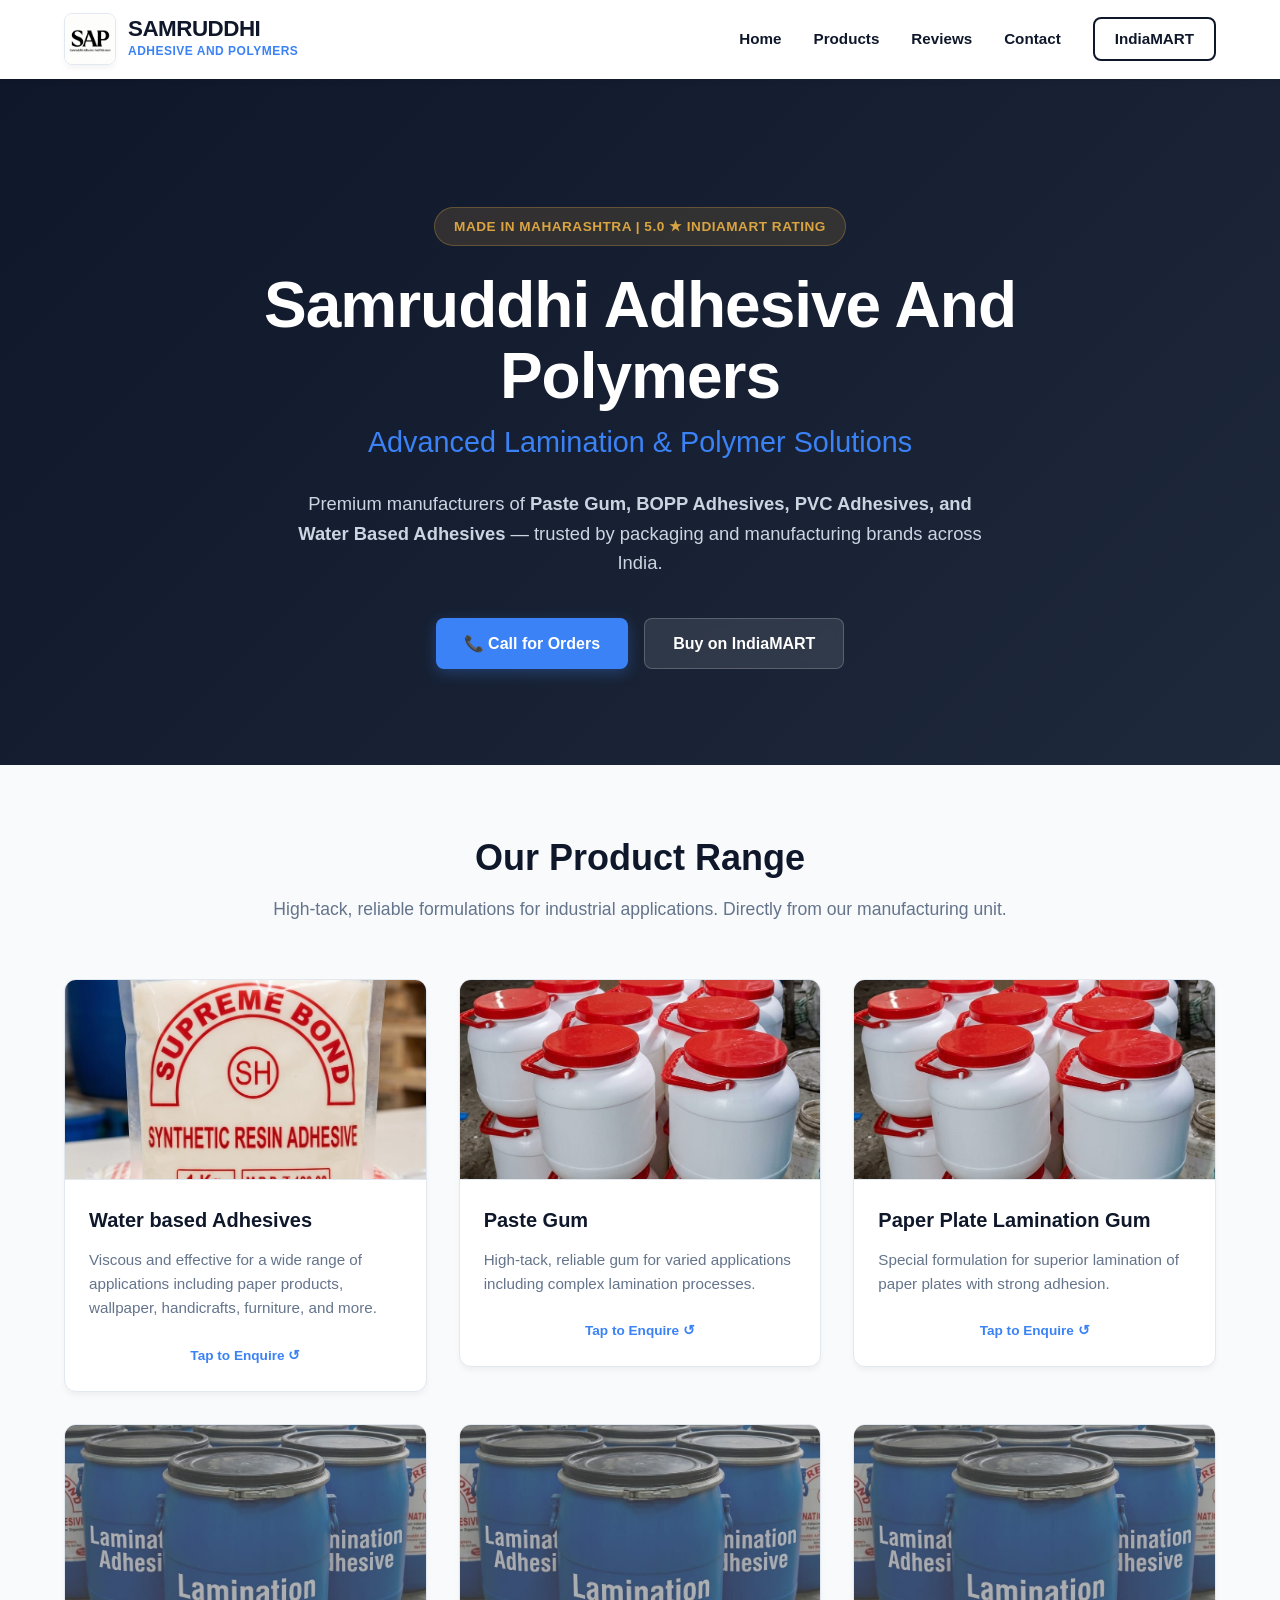
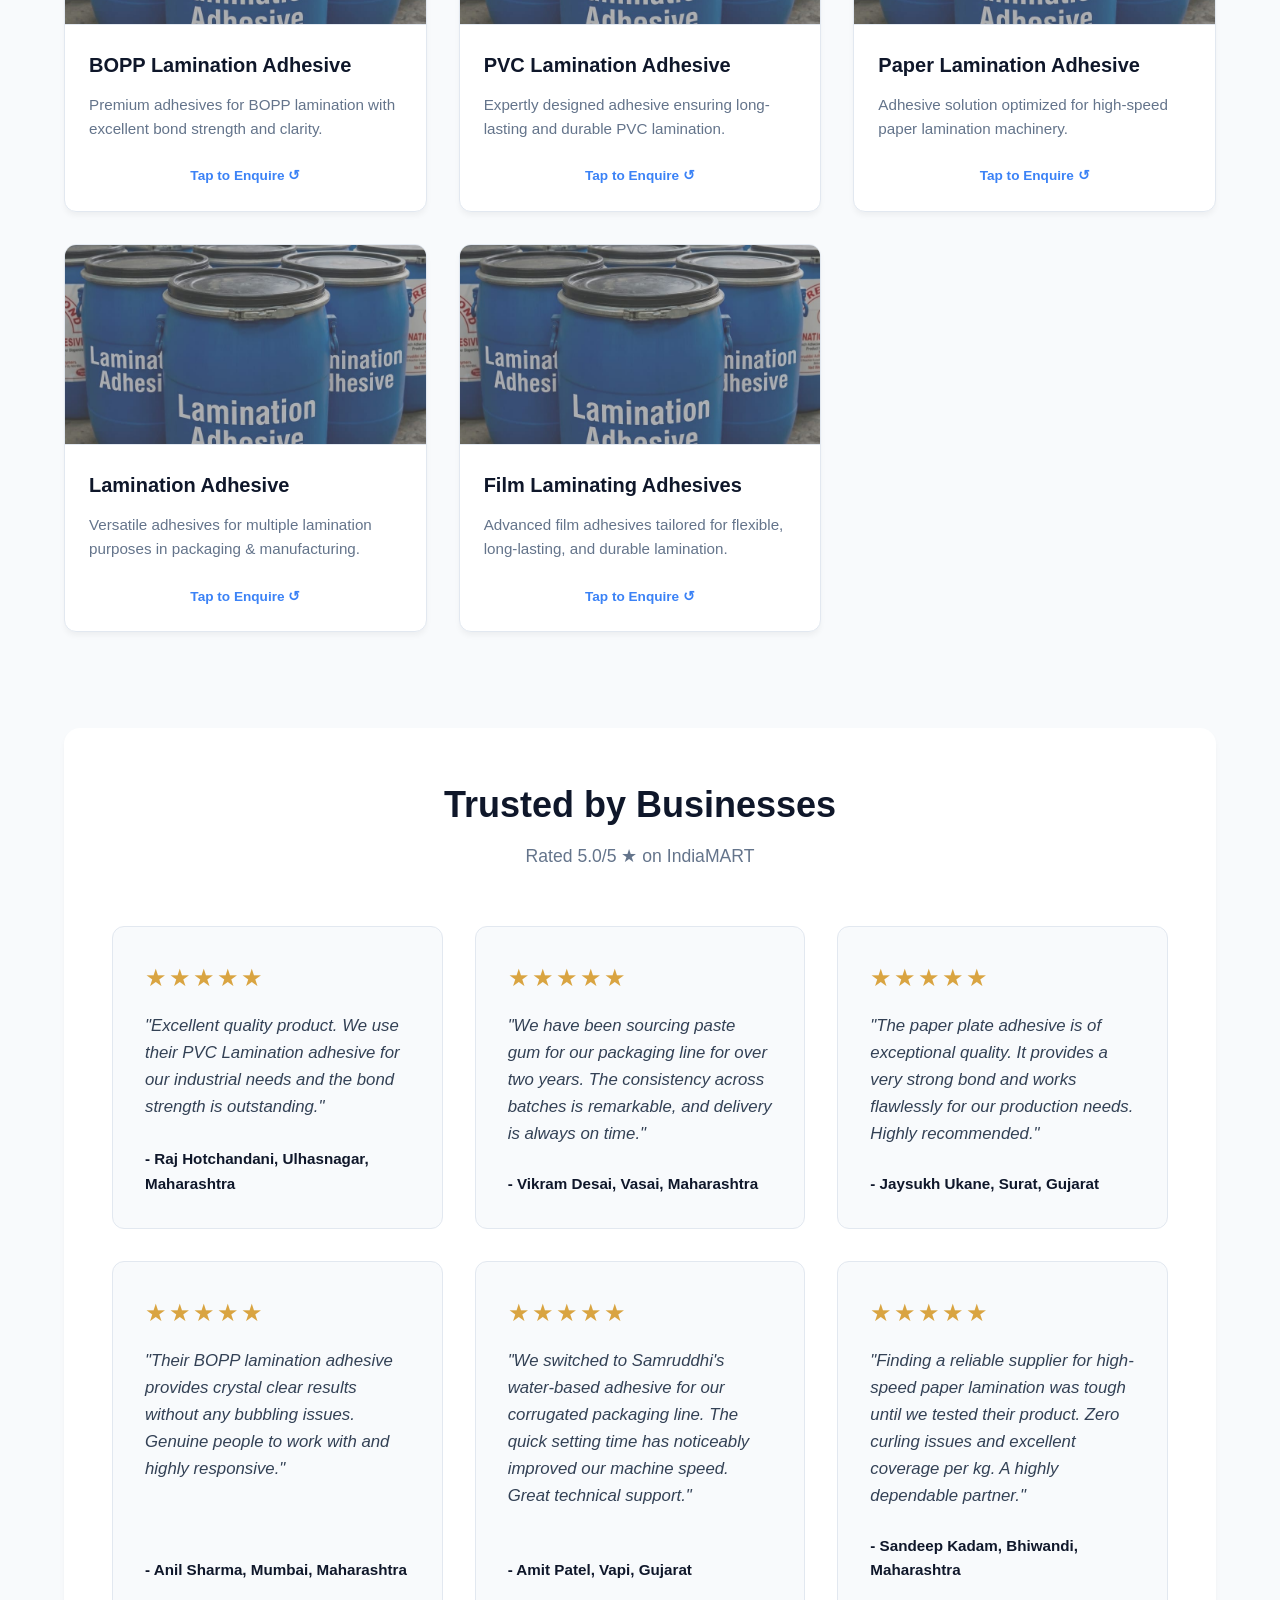
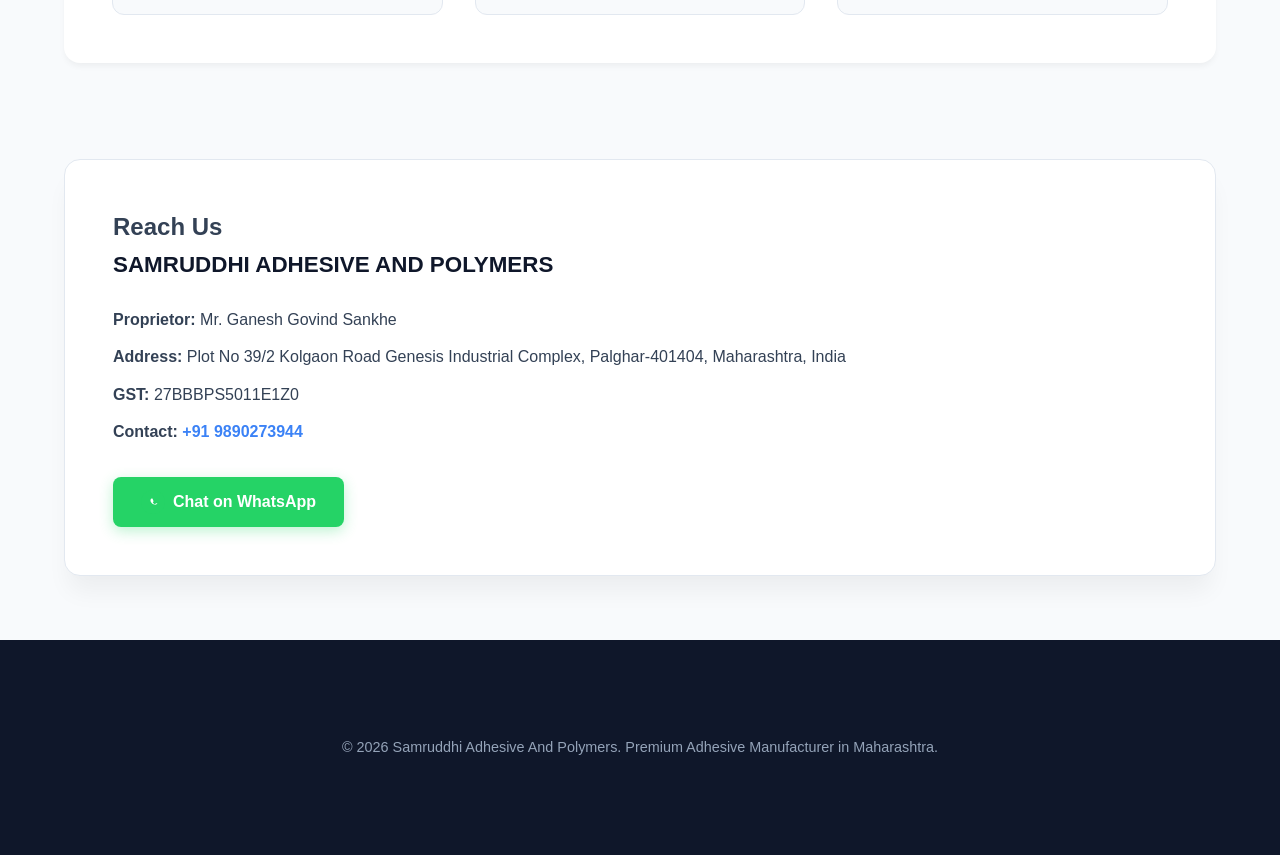
==== commit 215e8bbf: "Update index.html" ====
--- a/index.html
+++ b/index.html
@@ -61,7 +61,7 @@
         <article class="product-card stagger-in">
           <div class="product-card-inner">
             <div class="product-card-front">
-              <img src="assets/SAP.png" alt="Water based Adhesives" class="product-image">
+              <img src="assets/water.jpeg" alt="Water based Adhesives" class="product-image">
               <div class="product-content">
                 <h3>Water based Adhesives</h3>
                 <p>Viscous and effective for a wide range of applications including paper products, wallpaper, handicrafts, furniture, and more.</p>
@@ -83,7 +83,7 @@
         <article class="product-card stagger-in">
           <div class="product-card-inner">
             <div class="product-card-front">
-              <img src="assets/SAP.png" alt="Paste Gum" class="product-image">
+              <img src="assets/pasteplate.jpg" alt="Paste Gum" class="product-image">
               <div class="product-content">
                 <h3>Paste Gum</h3>
                 <p>High-tack, reliable gum for varied applications including complex lamination processes.</p>
@@ -105,7 +105,7 @@
         <article class="product-card stagger-in">
           <div class="product-card-inner">
             <div class="product-card-front">
-              <img src="assets/SAP.png" alt="Paper Plate Lamination Gum" class="product-image">
+              <img src="assets/pasteplate.jpg" alt="Paper Plate Lamination Gum" class="product-image">
               <div class="product-content">
                 <h3>Paper Plate Lamination Gum</h3>
                 <p>Special formulation for superior lamination of paper plates with strong adhesion.</p>
@@ -127,7 +127,7 @@
         <article class="product-card stagger-in">
           <div class="product-card-inner">
             <div class="product-card-front">
-              <img src="assets/SAP.png" alt="BOPP Lamination Adhesive" class="product-image">
+              <img src="assets/lamadh.jpeg" alt="BOPP Lamination Adhesive" class="product-image">
               <div class="product-content">
                 <h3>BOPP Lamination Adhesive</h3>
                 <p>Premium adhesives for BOPP lamination with excellent bond strength and clarity.</p>
@@ -149,7 +149,7 @@
         <article class="product-card stagger-in">
           <div class="product-card-inner">
             <div class="product-card-front">
-              <img src="assets/SAP.png" alt="PVC Lamination Adhesive" class="product-image">
+              <img src="assets/lamadh.jpeg" alt="PVC Lamination Adhesive" class="product-image">
               <div class="product-content">
                 <h3>PVC Lamination Adhesive</h3>
                 <p>Expertly designed adhesive ensuring long-lasting and durable PVC lamination.</p>
@@ -171,7 +171,7 @@
         <article class="product-card stagger-in">
           <div class="product-card-inner">
             <div class="product-card-front">
-              <img src="assets/SAP.png" alt="Paper Lamination Adhesive" class="product-image">
+              <img src="assets/lamadh.jpeg" alt="Paper Lamination Adhesive" class="product-image">
               <div class="product-content">
                 <h3>Paper Lamination Adhesive</h3>
                 <p>Adhesive solution optimized for high-speed paper lamination machinery.</p>
@@ -193,7 +193,7 @@
         <article class="product-card stagger-in">
           <div class="product-card-inner">
             <div class="product-card-front">
-              <img src="assets/SAP.png" alt="Lamination Adhesive" class="product-image">
+              <img src="assets/lamadh.jpeg" alt="Lamination Adhesive" class="product-image">
               <div class="product-content">
                 <h3>Lamination Adhesive</h3>
                 <p>Versatile adhesives for multiple lamination purposes in packaging & manufacturing.</p>
@@ -215,7 +215,7 @@
         <article class="product-card stagger-in">
           <div class="product-card-inner">
             <div class="product-card-front">
-              <img src="assets/SAP.png" alt="Film Laminating Adhesives" class="product-image">
+              <img src="assets/lamadh.jpeg" alt="Film Laminating Adhesives" class="product-image">
               <div class="product-content">
                 <h3>Film Laminating Adhesives</h3>
                 <p>Advanced film adhesives tailored for flexible, long-lasting, and durable lamination.</p>
@@ -237,7 +237,7 @@
       </div>
     </section>
 
-   <section id="reviews" class="reviews-section container fade-in">
+<section id="reviews" class="reviews-section container fade-in">
       <div class="section-header">
         <h2>Trusted by Businesses</h2>
         <p>Rated 5.0/5 ★ on IndiaMART</p>
@@ -246,17 +246,32 @@
         <div class="review-card">
           <div class="stars">★★★★★</div>
           <p class="review-text">"Excellent quality product. We use their PVC Lamination adhesive for our industrial needs and the bond strength is outstanding."</p>
-          <p class="review-author">— Raj Hotchandani, Ulhasnagar, Maharashtra</p>
+          <p class="review-author">- Raj Hotchandani, Ulhasnagar, Maharashtra</p>
         </div>
         <div class="review-card">
           <div class="stars">★★★★★</div>
           <p class="review-text">"We have been sourcing paste gum for our packaging line for over two years. The consistency across batches is remarkable, and delivery is always on time."</p>
-          <p class="review-author">— Vikram Desai, Vasai, Maharashtra</p>
+          <p class="review-author">- Vikram Desai, Vasai, Maharashtra</p>
+        </div>
+		<div class="review-card">
+          <div class="stars">★★★★★</div>
+          <p class="review-text">"The paper plate adhesive is of exceptional quality. It provides a very strong bond and works flawlessly for our production needs. Highly recommended."</p>
+          <p class="review-author">- Jaysukh Ukane, Surat, Gujarat</p>
         </div>
         <div class="review-card">
           <div class="stars">★★★★★</div>
           <p class="review-text">"Their BOPP lamination adhesive provides crystal clear results without any bubbling issues. Genuine people to work with and highly responsive."</p>
-          <p class="review-author">— Anil Sharma, Mumbai, Maharashtra</p>
+          <p class="review-author">- Anil Sharma, Mumbai, Maharashtra</p>
+        </div>
+		<div class="review-card">
+          <div class="stars">★★★★★</div>
+          <p class="review-text">"We switched to Samruddhi's water-based adhesive for our corrugated packaging line. The quick setting time has noticeably improved our machine speed. Great technical support."</p>
+          <p class="review-author">- Amit Patel, Vapi, Gujarat</p>
+        </div>
+        <div class="review-card">
+          <div class="stars">★★★★★</div>
+          <p class="review-text">"Finding a reliable supplier for high-speed paper lamination was tough until we tested their product. Zero curling issues and excellent coverage per kg. A highly dependable partner."</p>
+          <p class="review-author">- Sandeep Kadam, Bhiwandi, Maharashtra</p>
         </div>
       </div>
     </section>
--- a/css/styles.css
+++ b/css/styles.css
@@ -0,0 +1,396 @@
+/* =========================================
+   Variables & Reset
+   ========================================= */
+:root {
+  --primary: #0f172a;       /* Deep Slate/Navy */
+  --accent: #3b82f6;        /* Sleek Blue */
+  --accent-hover: #2563eb;
+  --gold: #d9a441;          
+  --bg-light: #f8fafc;
+  --text-main: #334155;
+  --text-muted: #64748b;
+  --white: #ffffff;
+  --whatsapp: #25D366;
+  
+  --glass-bg: rgba(255, 255, 255, 0.92);
+  --glass-border: rgba(255, 255, 255, 0.2);
+  --shadow-sm: 0 4px 6px -1px rgba(0, 0, 0, 0.05);
+  --shadow-lg: 0 20px 25px -5px rgba(0, 0, 0, 0.05), 0 8px 10px -6px rgba(0, 0, 0, 0.01);
+  
+  --transition: all 0.3s cubic-bezier(0.4, 0, 0.2, 1);
+}
+
+* { margin: 0; padding: 0; box-sizing: border-box; }
+
+body {
+  font-family: 'Inter', sans-serif;
+  background-color: var(--bg-light);
+  color: var(--text-main);
+  line-height: 1.6;
+  -webkit-font-smoothing: antialiased;
+}
+
+.container {
+  width: 90%;
+  max-width: 1200px;
+  margin: 0 auto;
+  padding: 4rem 0;
+}
+
+/* =========================================
+   Navigation & Brand Identity
+   ========================================= */
+#navbar {
+  position: sticky;
+  top: 0;
+  z-index: 1000;
+  background: var(--glass-bg);
+  backdrop-filter: blur(12px);
+  -webkit-backdrop-filter: blur(12px);
+  border-bottom: 1px solid var(--glass-border);
+  box-shadow: var(--shadow-sm);
+  transition: var(--transition);
+}
+
+.nav-container {
+  display: flex;
+  justify-content: space-between;
+  align-items: center;
+  padding: 0.8rem 5%;
+  max-width: 1400px;
+  margin: 0 auto;
+}
+
+.brand-link {
+  display: flex;
+  align-items: center;
+  gap: 12px;
+  text-decoration: none;
+}
+
+.site-logo {
+  height: 52px;
+  border-radius: 8px;
+  box-shadow: var(--shadow-sm);
+  border: 1px solid #e2e8f0;
+}
+
+.brand-text-wrapper {
+  display: flex;
+  flex-direction: column;
+  justify-content: center;
+}
+
+.brand-text-main {
+  font-size: 1.4rem;
+  font-weight: 800;
+  color: var(--primary);
+  line-height: 1.1;
+  letter-spacing: -0.5px;
+  text-transform: uppercase;
+}
+
+.brand-text-sub {
+  font-size: 0.75rem;
+  font-weight: 700;
+  color: var(--accent);
+  letter-spacing: 0.5px;
+  text-transform: uppercase;
+}
+
+.nav-links {
+  list-style: none;
+  display: flex;
+  gap: 2rem;
+  align-items: center;
+}
+
+.nav-links a {
+  text-decoration: none;
+  color: var(--primary);
+  font-weight: 600;
+  font-size: 0.95rem;
+  transition: var(--transition);
+}
+
+.nav-links a:hover { color: var(--accent); }
+
+/* =========================================
+   Hero Section
+   ========================================= */
+.hero {
+  background: linear-gradient(135deg, var(--primary) 0%, #1e293b 100%);
+  color: var(--white);
+  padding: 8rem 5% 6rem;
+  text-align: center;
+  position: relative;
+  overflow: hidden;
+}
+
+.hero-content {
+  max-width: 850px;
+  margin: 0 auto;
+  position: relative;
+  z-index: 2;
+}
+
+.badge {
+  display: inline-block;
+  background: rgba(217, 164, 65, 0.15);
+  color: var(--gold);
+  padding: 0.5rem 1.2rem;
+  border-radius: 50px;
+  font-weight: 600;
+  font-size: 0.85rem;
+  margin-bottom: 1.5rem;
+  border: 1px solid rgba(217, 164, 65, 0.3);
+  text-transform: uppercase;
+  letter-spacing: 0.5px;
+}
+
+.hero-brand {
+  font-size: clamp(2.2rem, 5vw, 4.5rem);
+  line-height: 1.1;
+  margin-bottom: 0.5rem;
+  font-weight: 800;
+  letter-spacing: -1px;
+  color: var(--white);
+}
+
+.hero-tagline {
+  font-size: clamp(1.2rem, 3vw, 1.8rem);
+  font-weight: 400;
+  color: var(--accent);
+  margin-bottom: 1.5rem;
+}
+
+.hero p {
+  font-size: 1.15rem;
+  color: #cbd5e1;
+  margin-bottom: 2.5rem;
+  max-width: 700px;
+  margin-left: auto;
+  margin-right: auto;
+}
+
+.hero-actions {
+  display: flex; gap: 1rem; justify-content: center; flex-wrap: wrap;
+}
+
+/* =========================================
+   Buttons
+   ========================================= */
+.btn-primary, .btn-secondary, .btn-outline, .btn-whatsapp {
+  display: inline-flex; align-items: center; justify-content: center;
+  padding: 0.75rem 1.75rem; border-radius: 8px; font-weight: 600;
+  text-decoration: none; transition: var(--transition); cursor: pointer; border: none;
+}
+
+.btn-primary { background: var(--accent); color: var(--white); box-shadow: 0 4px 14px rgba(59, 130, 246, 0.3); }
+.btn-primary:hover { background: var(--accent-hover); transform: translateY(-2px); }
+
+.btn-secondary { background: rgba(255, 255, 255, 0.1); color: var(--white); backdrop-filter: blur(4px); border: 1px solid rgba(255,255,255,0.2); }
+.btn-secondary:hover { background: rgba(255, 255, 255, 0.2); transform: translateY(-2px); }
+
+.btn-outline { border: 2px solid var(--primary); color: var(--primary); padding: 0.5rem 1.25rem; }
+.btn-outline:hover { background: var(--primary); color: var(--white) !important; }
+
+.btn-whatsapp { background: var(--whatsapp); color: var(--white); box-shadow: 0 4px 14px rgba(37, 211, 102, 0.3); }
+.btn-whatsapp:hover { background: #1ebc59; transform: translateY(-2px); }
+
+/* =========================================
+   Products Grid & Flip Animation
+   ========================================= */
+.section-header { text-align: center; margin-bottom: 3.5rem; }
+.section-header h2 { font-size: 2.25rem; color: var(--primary); margin-bottom: 0.5rem; font-weight: 800;}
+.section-header p { color: var(--text-muted); font-size: 1.1rem; }
+
+.products-grid {
+  display: grid;
+  grid-template-columns: repeat(auto-fit, minmax(280px, 1fr));
+  gap: 2rem;
+}
+
+/* Outer Card handles 3D perspective */
+.product-card {
+  perspective: 1000px;
+  cursor: pointer;
+}
+
+/* Inner Card handles the flip transition */
+.product-card-inner {
+  position: relative;
+  width: 100%;
+  height: 100%;
+  transition: transform 0.6s cubic-bezier(0.4, 0.2, 0.2, 1);
+  transform-style: preserve-3d;
+}
+
+.product-card.flipped .product-card-inner {
+  transform: rotateY(180deg);
+}
+
+/* Shared Face Styles (Updated to fix mobile text disappearing bug) */
+.product-card-front, .product-card-back {
+  width: 100%;
+  backface-visibility: hidden;
+  -webkit-backface-visibility: hidden;
+  transform: translateZ(0); 
+  -webkit-transform: translateZ(0);
+  background: var(--white);
+  border-radius: 12px;
+  box-shadow: var(--shadow-sm);
+  border: 1px solid #e2e8f0;
+  overflow: hidden;
+  display: flex;
+  flex-direction: column;
+}
+
+/* Front Face */
+.product-card-front {
+  position: relative;
+  z-index: 2;
+}
+
+.product-image {
+  width: 100%;
+  height: 200px;
+  object-fit: cover;
+  border-bottom: 1px solid #e2e8f0;
+}
+
+.product-content {
+  padding: 1.5rem;
+  display: flex;
+  flex-direction: column;
+  flex-grow: 1;
+}
+
+.product-card-front h3 { color: var(--primary); font-size: 1.25rem; margin-bottom: 0.75rem; font-weight: 700;}
+.product-card-front p { color: var(--text-muted); font-size: 0.95rem; margin-bottom: 0; }
+
+/* Back Face */
+.product-card-back {
+  position: absolute;
+  top: 0;
+  left: 0;
+  height: 100%;
+  transform: rotateY(180deg) translateZ(0);
+  -webkit-transform: rotateY(180deg) translateZ(0);
+  padding: 1.5rem;
+  justify-content: center;
+  align-items: center;
+  text-align: center;
+  background: var(--bg-light);
+  border: 1px solid var(--accent);
+}
+
+.product-card-back h3 {
+  color: var(--primary);
+  font-size: 1.25rem;
+  margin-bottom: 0.5rem;
+}
+
+.product-card-back p {
+  color: var(--text-muted);
+  font-size: 0.9rem;
+  margin-bottom: 1.5rem;
+}
+
+.back-actions {
+  display: flex;
+  flex-direction: column;
+  gap: 0.75rem;
+  width: 100%;
+}
+
+.back-actions a {
+  width: 100%;
+  padding: 0.6rem;
+  font-size: 0.95rem;
+}
+
+/* UI Hint to guide user */
+.flip-hint {
+  display: block;
+  text-align: center;
+  color: var(--accent);
+  font-size: 0.85rem;
+  font-weight: 700;
+  margin-top: auto;
+  padding-top: 1.5rem;
+}
+
+.product-card:hover .product-card-front,
+.product-card:hover .product-card-back {
+  box-shadow: var(--shadow-lg);
+}
+
+/* =========================================
+   Reviews
+   ========================================= */
+.reviews-section {
+  background-color: var(--white);
+  border-radius: 16px;
+  padding: 3rem;
+  margin: 2rem auto;
+  text-align: center;
+  box-shadow: var(--shadow-sm);
+}
+
+.reviews-grid {
+  display: grid;
+  grid-template-columns: repeat(auto-fit, minmax(280px, 1fr));
+  gap: 2rem;
+  margin-top: 2.5rem;
+}
+
+.review-card {
+  background: var(--bg-light);
+  padding: 2rem;
+  border-radius: 12px;
+  border: 1px solid #e2e8f0;
+  text-align: left;
+  display: flex;
+  flex-direction: column;
+}
+
+.stars { color: var(--gold); font-size: 1.5rem; margin-bottom: 1rem; letter-spacing: 2px;}
+.review-text { font-size: 1.05rem; font-style: italic; color: var(--text-main); margin-bottom: 1.5rem; flex-grow: 1;}
+.review-author { color: var(--primary); font-weight: 700; font-size: 0.95rem;}
+
+/* =========================================
+   Contact Section
+   ========================================= */
+.contact-card {
+  background: var(--white); border-radius: 16px; padding: 3rem;
+  box-shadow: var(--shadow-lg); border: 1px solid #e2e8f0;
+}
+.company-name { font-size: 1.4rem; font-weight: 800; color: var(--primary); margin-bottom: 1.5rem; text-transform: uppercase;}
+.contact-list { list-style: none; margin-bottom: 2rem; }
+.contact-list li { margin-bottom: 0.75rem; color: var(--text-main); }
+.text-link { color: var(--accent); text-decoration: none; font-weight: 600; }
+.wa-icon { width: 24px; height: 24px; margin-right: 8px; }
+
+/* =========================================
+   Footer & Animations
+   ========================================= */
+footer { background: var(--primary); color: #94a3b8; text-align: center; padding: 2rem 0; font-size: 0.9rem; }
+
+.fade-in { opacity: 0; transform: translateY(30px); transition: opacity 0.8s ease-out, transform 0.8s ease-out; }
+.stagger-in { opacity: 0; transform: translateY(30px); transition: opacity 0.6s ease-out, transform 0.6s ease-out; }
+.is-visible { opacity: 1; transform: translateY(0); }
+
+/* =========================================
+   Mobile Responsiveness
+   ========================================= */
+@media (max-width: 768px) {
+  .nav-links { display: none; }
+  .hero { padding: 6rem 5% 4rem; }
+  .contact-card, .reviews-section { padding: 2rem; }
+  
+  /* Scale down the logo and text slightly so the full brand name fits on mobile */
+  .site-logo { height: 44px; }
+  .brand-text-main { font-size: 1.15rem; }
+  .brand-text-sub { font-size: 0.65rem; }
+}
